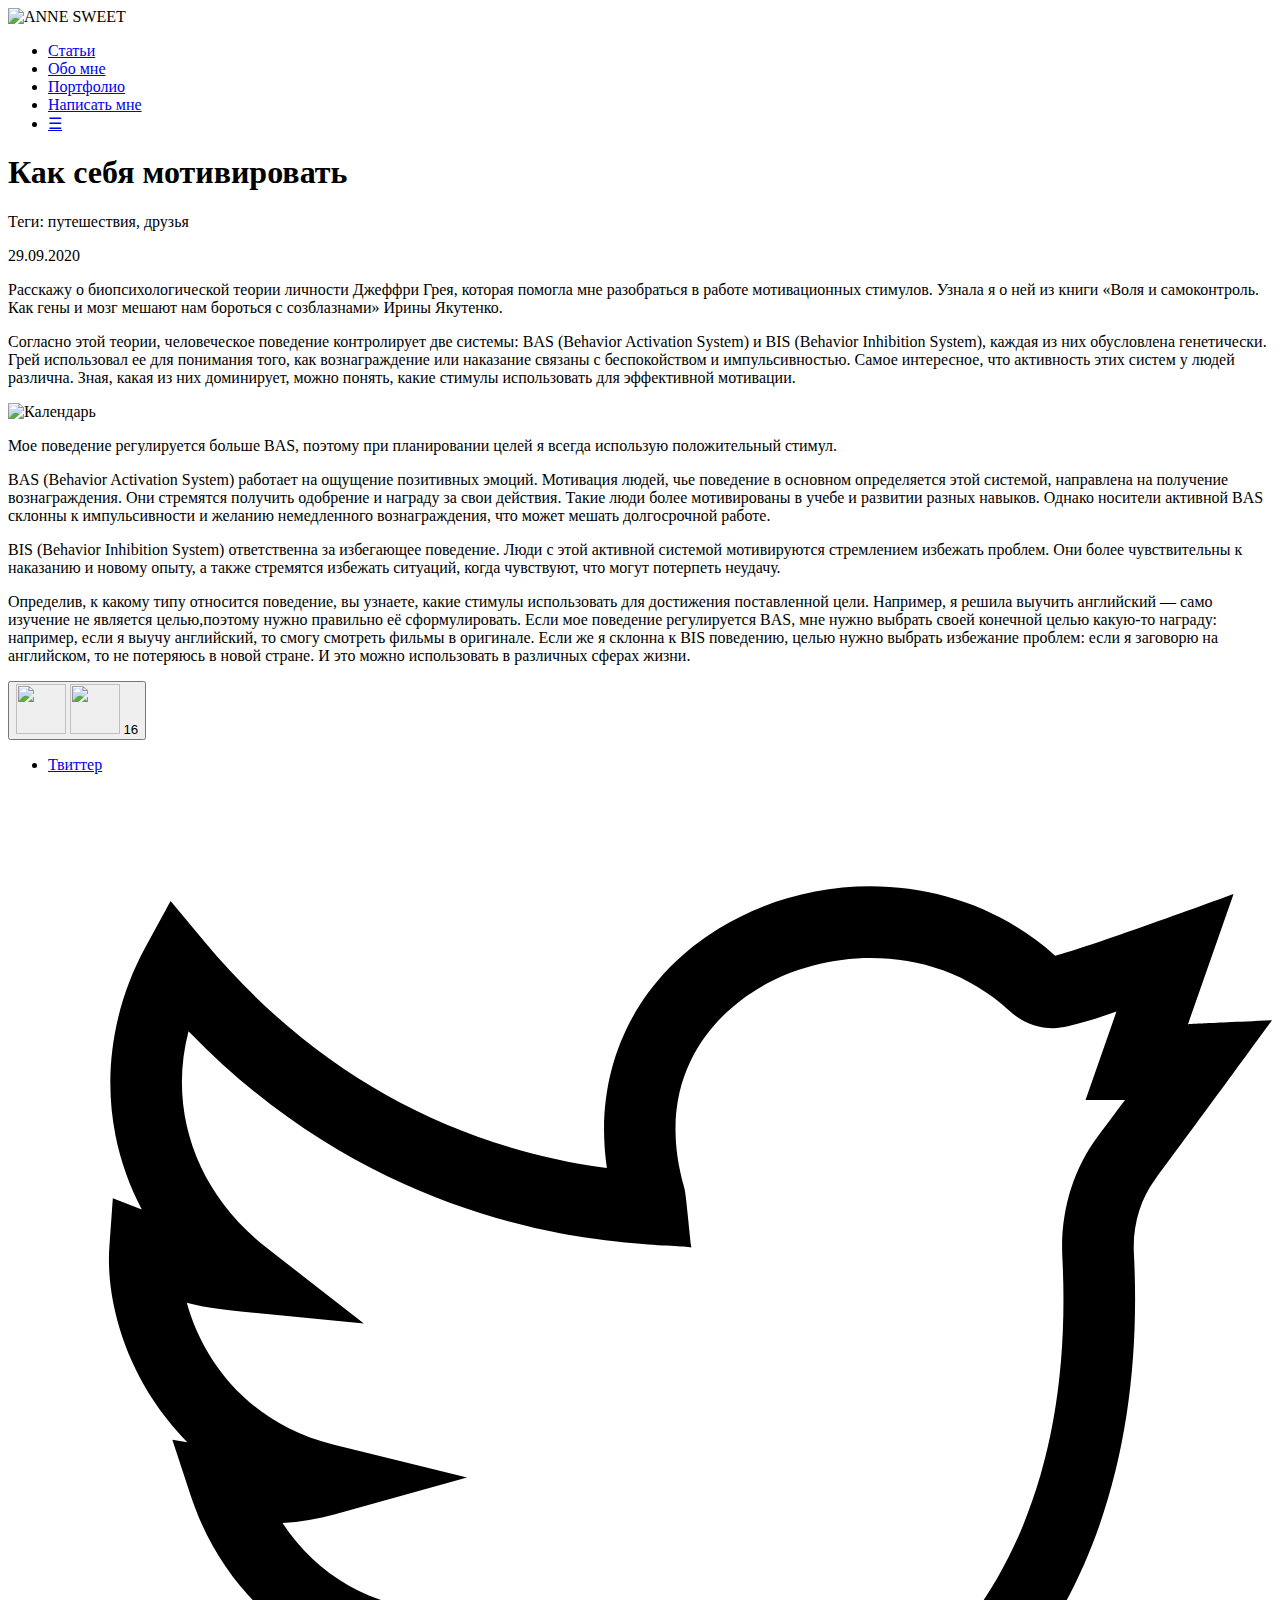
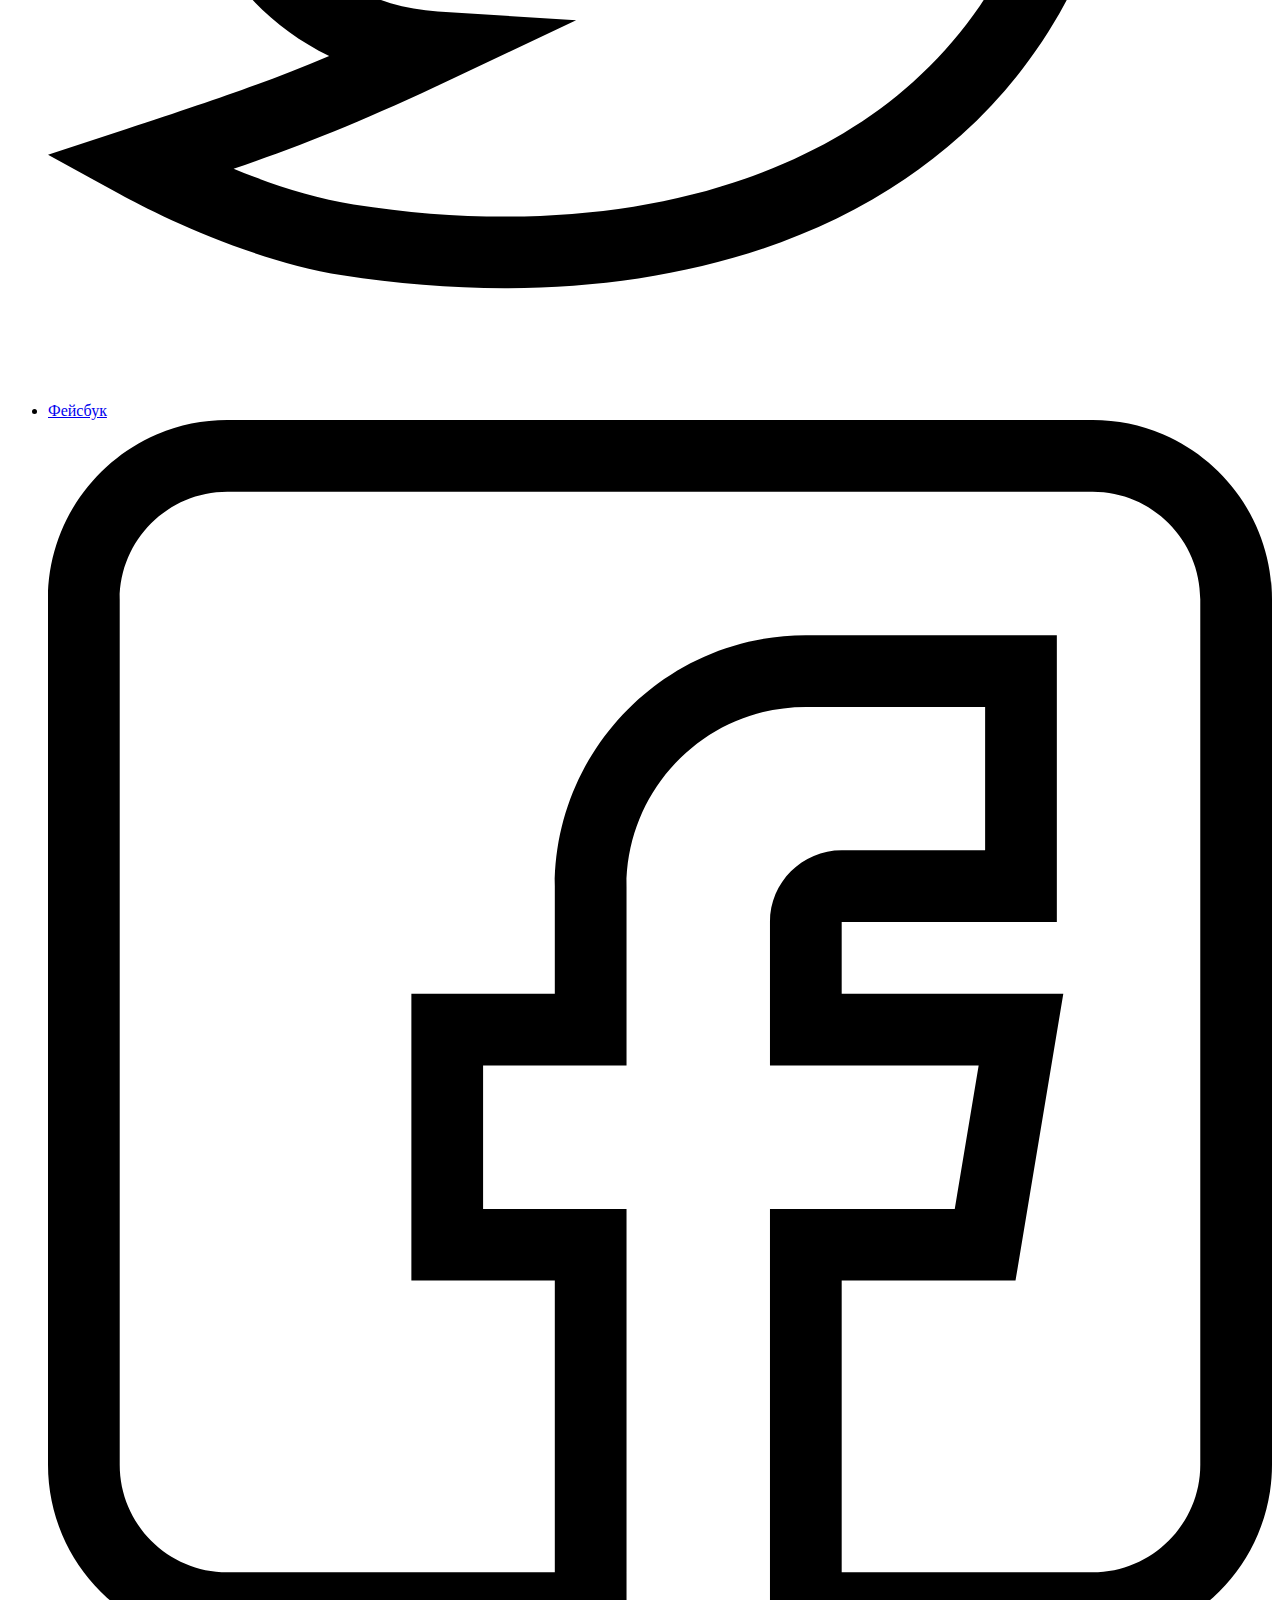
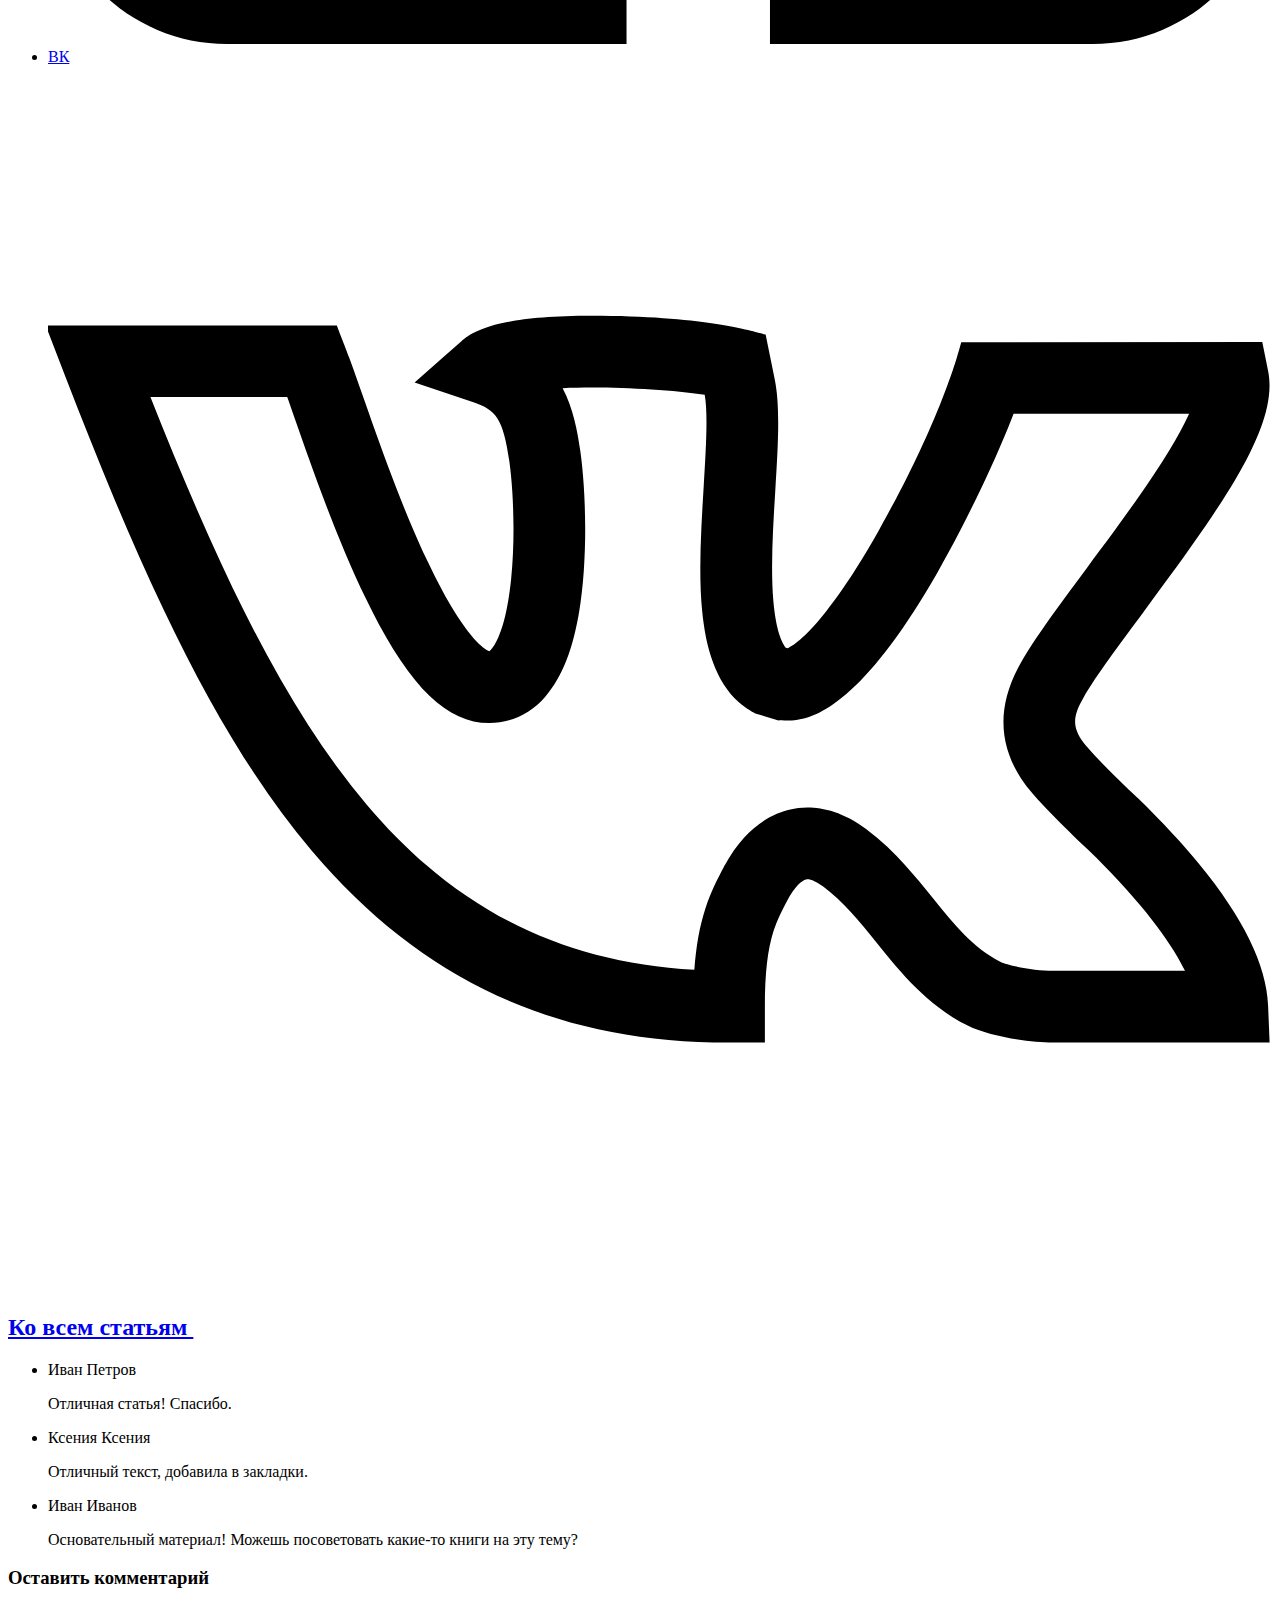
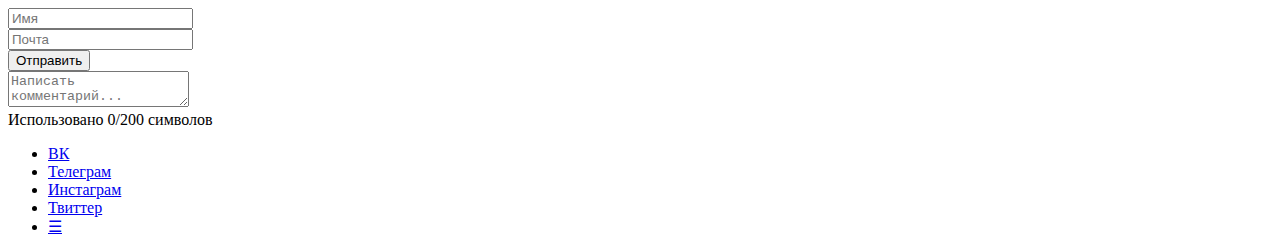
==== article-1.html @ 073811a8 "Add files via upload" ====
<!DOCTYPE html>
<html lang="ru">
  <head>
    <meta charset="UTF-8">
    <!-- <meta name="viewport" content="width=device-width, initial-scale=1.0"> -->
    <link rel="stylesheet" href="css/style.css">
    <link rel="stylesheet" href="https://fonts.googleapis.com/css2?family=Spectral+SC&display=swap">
	<link rel="stylesheet" href="https://fonts.googleapis.com/css2?family=Open+Sans&display=swap">
    <title>Блог Anne Sweet</title>
  </head>
  <body>
    <header class="main-header article-page container">
      <nav class="main-header-nav">
        <a class="site-logo">
          <img src="img/Anne_sweet.png" width="130px" height="82px" alt="ANNE SWEET">
        </a>
        <ul class="site-navigation" id="siteNavigation">
          <li class="site-navigation-item">
            <a class="site-navigation-link" href="#all_articles">Статьи</a>
          </li>
          <li class="site-navigation-item">
            <a class="site-navigation-link" href="#about_me">Обо мне</a>
          </li>
          <li class="site-navigation-item">
            <a class="site-navigation-link" href="#portfolio">Портфолио</a>
          </li>
          <li class="site-navigation-item">
            <a class="site-navigation-link" href="#feedback">Написать мне</a>
          </li>
		  <li class="site-navigation-item" id="burger"><a href="#" class="site-navigation-icon"  id="icon">&#9776;</a></li>
        </ul>
      </nav>
    </header>

    <article class="article-motivation container"  data-category="travels friends">
	  <h1 class="articles-title">Как себя мотивировать</h1>
	  <p>Теги: путешествия, друзья</p>
	  <time datetime="2020-09-29">29.09.2020</time>
	  <p>Расскажу о биопсихологической теории личности Джеффри Грея, которая помогла мне разобраться в работе
	  мотивационных стимулов. Узнала я о ней из книги &laquo;Воля и самоконтроль. Как гены и мозг мешают нам бороться
	  с созблазнами&raquo; Ирины Якутенко.</p>
	  <p>Согласно этой теории, человеческое поведение контролирует две системы: BAS (Behavior Activation System) и BIS (Behavior 
	  Inhibition System), каждая из них обусловлена генетически. Грей использовал ее для понимания того, как вознаграждение
	  или наказание связаны с беспокойством и импульсивностью. Самое интересное, что активность этих систем у людей
	  различна. Зная, какая из них доминирует, можно понять, какие стимулы использовать для эффективной мотивации.</p>
	  <img class="calendar" src="img/calendar.jpg" alt="Календарь" width="100%">
	  <p>Мое поведение регулируется больше BAS, поэтому при планировании целей я всегда использую положительный стимул.</p>
	  <p>BAS (Behavior Activation System) работает на ощущение позитивных эмоций. Мотивация людей, чье поведение в основном
	  определяется этой системой, направлена на получение вознаграждения. Они стремятся получить одобрение и награду
	  за свои действия. Такие люди более мотивированы в учебе и развитии разных навыков. Однако носители активной BAS
	  склонны к импульсивности и желанию немедленного вознаграждения, что может мешать долгосрочной работе.</p>
	  <p>BIS (Behavior Inhibition System) ответственна за избегающее поведение. Люди с этой активной системой мотивируются
	  стремлением избежать проблем. Они более чувствительны к наказанию и новому опыту, а также стремятся избежать
	  ситуаций, когда чувствуют, что могут потерпеть неудачу.</p>
	  <p>Определив, к какому типу относится поведение, вы узнаете, какие стимулы использовать для достижения поставленной
	  цели. Например, я решила выучить английский &mdash; само изучение не является целью,поэтому нужно правильно
	  её сформулировать. Если мое поведение регулируется BAS, мне нужно выбрать своей конечной целью какую-то награду&#58;
	  например, если я выучу английский, то смогу смотреть фильмы в оригинале. Если же я склонна к BIS поведению, целью
	  нужно выбрать избежание проблем&#58; если я заговорю на английском, то не потеряюсь в новой стране. И это можно
	  использовать в различных сферах жизни.</p>
	  <button class="likes" type="button"><img class="like like-light" src="img/like.png" width="50" height="50">
	  <img class="like like-dark like-dark-invisible" src="img/like-dark.png" width="50" height="50">
	  <span class="likes-number"></span></button>
	  <div class="social-article">
        <ul class="social-list-article">
          <li class="social-list-item">
            <a class="social-list-link social-list-link--twit" href="#">Твиттер
			  <svg class="twitter_icon" viewBox="0 0 50 50" xmlns="http://www.w3.org/2000/svg">
			    <path d="M50 10.0551C46.8548 10.2001 46.9234 10.1883 46.5679 10.218L48.4306 
				4.89842C48.4306 4.89842 42.6163 7.03732 41.1423 7.41993C37.2711 3.94055 
				31.517 3.78681 27.4033 6.3152C24.0345 8.38619 22.2263 11.9426 22.8294 
				16.0995C16.2731 15.1897 10.7491 12.0819 6.38771 6.84277L5.00832 5.18604L3.97758 
				7.0789C2.67487 9.47071 2.24228 12.2055 2.75917 14.7792C2.97127 15.8352 3.33176 16.8422 
				3.8311 17.7852L2.64778 17.3267L2.5074 19.3039C2.36511 21.3123 3.03383 23.6568 4.29649 
				25.5748C4.65202 26.115 5.10979 26.7082 5.69 27.2934L5.07851 27.1995L5.82466 29.4651C6.80542 
				32.4417 8.84247 34.7446 11.4861 36.0248C8.8459 37.1452 6.7131 37.8601 3.2074 39.0133L0 
				40.0676L2.96249 41.6874C4.09203 42.305 8.08334 44.3676 12.027 44.9863C20.7931 46.3611 30.6629 
				45.2415 37.3074 39.2574C42.9039 34.217 44.7403 27.0473 44.3588 19.5861C44.3012 18.4566 44.6106 
				17.3786 45.2301 16.5512C46.471 14.8944 49.9924 10.0662 50 10.0551ZM42.8875 14.7964C41.8587 16.1701 
				41.3433 17.9245 41.4356 19.7357C41.8205 27.2617 39.7728 33.0982 35.3489 37.0823C30.1811 41.7366 
				21.8456 43.5634 12.4805 42.0944C10.7845 41.8285 9.03168 41.233 7.58095 40.6383C10.5202 39.627 
				12.7899 38.7256 16.4555 36.9907L21.5725 34.5687L15.9229 34.2071C13.2168 34.0339 10.9634 32.7224 
				9.57832 30.5931C10.3138 30.5503 11.0229 30.4313 11.729 30.2345L17.1173 28.7338L11.684 27.4032C9.04388 
				26.7566 7.53899 25.177 6.74133 23.9654C6.21757 23.1693 5.8754 22.3537 5.67017 21.6018C6.2149 21.7479 
				6.85005 21.8521 7.8743 21.9535L12.9032 22.451L8.91876 19.3428C6.04782 17.1035 4.89731 13.7394 5.74074 
				10.5053C14.7007 19.7986 25.2209 19.1002 26.2798 19.3458C26.0467 17.0818 26.0406 17.0765 25.9796 
				16.8609C24.6235 12.067 27.5955 9.63284 28.936 8.80886C31.736 7.08805 36.1805 6.82865 39.2589 
				9.66374C39.9239 10.2756 40.823 10.5163 41.6645 10.3073C42.4198 10.1196 43.0397 9.92085 43.6466 
				9.70455L42.3832 13.3125L43.996 13.3136C43.6916 13.7218 43.3266 14.2105 42.8875 14.7964Z"></path>
			  </svg>
			</a>
          </li>
		  <li class="social-list-item">
            <a class="social-list-link social-list-link--fb" href="#">Фейсбук
			<svg class="fb_icon" viewBox="0 0 50 50" xmlns="http://www.w3.org/2000/svg">
			    <path d="M7.32422 50H23.6328V32.2266H17.7734V26.3672H23.6328V19.043C23.6328 15.0043 26.9184 11.7188 
				30.957 11.7188H38.2812V17.5781H32.4219C30.8064 17.5781 29.4922 18.8923 29.4922 20.5078V26.3672H38.0169L37.0403 
				32.2266H29.4922V50H42.6758C46.7144 50 50 46.7144 50 42.6758V7.32422C50 3.2856 46.7144 0 42.6758 
				0H7.32422C3.2856 0 0 3.2856 0 7.32422V42.6758C0 46.7144 3.2856 50 7.32422 50ZM2.92969 7.32422C2.92969 
				4.90112 4.90112 2.92969 7.32422 2.92969H42.6758C45.0989 2.92969 47.0703 4.90112 47.0703 7.32422V42.6758C47.0703 
				45.0989 45.0989 47.0703 42.6758 47.0703H32.4219V35.1562H39.5222L41.4753 23.4375H32.4219V20.5078H41.2109V8.78906H30.957C25.3029 
				8.78906 20.7031 13.3888 20.7031 19.043V23.4375H14.8438V35.1562H20.7031V47.0703H7.32422C4.90112 47.0703 2.92969 
				45.0989 2.92969 42.6758V7.32422Z"></path>
			  </svg>
			</a>
          </li>
          <li class="social-list-item">
            <a class="social-list-link social-list-link--vk" href="#">ВК
			  <svg class="vk_icon" viewBox="0 0 50 50" xmlns="http://www.w3.org/2000/svg">
			    <path d="M44.5058 29.8928L44.4787 29.8676C44.0518 29.4736 42.7441 28.201 42.3032 27.6448C41.7855 26.9509 
				41.9049 26.4962 42.2929 25.8149C42.7831 24.9539 43.7653 23.6332 44.8048 22.2348C48.1343 17.7571 50.2839 
				14.6572 49.8414 12.4554L49.603 11.2793L37.307 11.2847C37.2639 11.4006 36.6223 14.2193 33.9146 19.019C31.9512 
				22.4991 30.6634 23.5924 30.2098 23.7854L30.1396 23.7641C29.992 23.5817 29.7341 23.0896 29.628 21.8213C29.5174 
				20.4926 29.6155 18.8839 29.7104 17.3283C29.8215 15.5041 29.9172 13.9286 29.6879 12.8014L29.3145 10.965C28.8632 
				10.8929 27.2111 10.2555 22.6078 10.207C18.6226 10.1662 17.4519 10.7418 16.877 11.2492L14.9754 12.9273L17.379 
				13.736C18.2938 14.0438 18.5974 14.399 18.8465 16.1595C19.0091 17.3069 19.0941 19.2353 18.9186 20.9568C18.6665 
				23.4253 18.0619 23.8846 18.0306 23.909C17.9264 23.8736 17.0433 23.4871 15.5102 20.2458C14.4467 17.9978 13.5144 
				15.3385 12.833 13.3969C12.0533 11.1733 12.1937 11.6467 11.7981 10.5961L-0.0976562 10.5957L0.672151 12.587C3.88146 
				20.8966 6.82603 27.3858 10.7666 32.0466C15.1203 37.196 20.5311 39.8923 27.8195 39.8923H29.2843V38.4274C29.2843 
				37.058 29.3976 36.0719 29.6406 35.3242C29.789 34.8687 29.9862 34.4922 30.1934 34.0974C30.5009 33.516 30.8015 
				33.2669 30.9655 33.2299C31.1143 33.1959 31.3759 33.305 31.6659 33.5213C32.4982 34.142 33.1589 34.9576 33.8586 
				35.8212C34.8679 37.0675 35.9116 38.3557 37.5676 39.1991C38.4724 39.66 40.1311 39.8927 41.0439 39.8927C41.2854 
				39.8927 49.8918 39.8923 49.9024 39.8923L49.8395 38.3672C49.7457 36.0867 47.9508 33.2352 44.5058 29.8928ZM41.1008 
				36.9626H41.0771C40.4477 36.9729 39.2464 36.7665 38.897 36.5887C37.7961 36.028 37.0267 35.0777 36.1352 
				33.9776C35.3528 33.0113 34.5437 32.0122 33.4172 31.1726C32.5062 30.4932 31.6788 30.2945 31.0219 30.2945C30.7595 
				30.2945 30.5237 30.3261 30.3216 30.3719C29.559 30.5436 28.4684 31.0921 27.6013 32.7321C27.3568 33.1986 27.0794 
				33.727 26.8548 34.4182C26.6194 35.1414 26.4729 35.9452 26.4031 36.9229C20.9107 36.6109 16.6249 34.438 13.0039 
				30.1552C9.63747 26.1731 6.98892 20.6032 4.18397 13.5243C4.38691 13.5243 9.47229 13.525 9.77251 13.525C9.86444 
				13.7833 9.96363 14.0663 10.0689 14.3662C10.8032 16.4608 11.8092 19.3291 12.9944 21.7751C14.6916 25.2778 16.2415 
				26.8399 18.0195 26.8399C18.9072 26.8399 19.7033 26.4638 20.3217 25.7515C21.2033 24.7365 21.7152 23.061 21.8869 
				20.6292C22.0223 18.7115 21.8964 16.8015 21.7476 15.749C21.6248 14.8831 21.4497 13.974 21.0225 13.1596C22.8432 
				13.0776 25.2812 13.2073 26.8258 13.4289C26.9661 14.1934 26.8746 15.696 26.7861 17.1498C26.5721 20.6616 26.3512 
				24.2856 28.2101 25.9812C28.537 26.2795 28.8838 26.4393 28.8937 26.4458L29.8398 26.7361C30.2048 26.6236 32.3193 
				27.6963 36.3232 20.7089C37.6061 18.47 38.8005 15.8902 39.4437 14.2052C40.9352 14.2021 46.0168 14.2079 46.6138 
				14.2086C45.7681 16.0698 43.7638 18.7245 42.4538 20.4865C41.3117 22.0223 40.3256 23.3487 39.7469 24.3649C38.6719 
				26.2528 38.8528 27.9355 39.9724 29.4198L39.9899 29.4427C40.6148 30.238 42.1578 31.7105 42.4779 32.0073C44.7965 
				34.2583 45.9138 35.8754 46.4456 36.9622H41.1008V36.9626Z"></path>
			  </svg>
			</a>
          </li>  
        </ul>
      </div>
	  <h2 class="articles-title-bottom"><a href="file:///G:/Заверстай2.0/index.html">Ко всем статьям <img src="" width="" height=""></a></h2>
    </article>	
    <section class="comments container">
	  <ul class="comment-list">
          <li class="user-comment">
		    <p class="fullname">Иван Петров</p>
			<p class="comment-text">Отличная статья! Спасибо.</p>
		  </li>
		  <li class="user-comment">
		    <p class="fullname">Ксения Ксения</p>
			<p class="comment-text">Отличный текст, добавила в закладки.</p>
		  </li>
		  <li class="user-comment">
		    <p class="fullname">Иван Иванов</p>
			<p class="comment-text">Основательный материал! Можешь посоветовать какие-то книги на эту тему?</p>
		  </li>
      </ul>
	  <h3>Оставить комментарий</h3>
	  <form action="" method="post" class="comment-form">
	    <div class="feedback-form-group article-page">
		    <div class="left-part">
			  <input type="text" name="fullname" id="fullname" class="fullname-input" required  minlength="10" maxlength="200"
			  placeholder="Имя">
			</div>
			<div class="left-part">
			  <input type="email" name="email" id="email" class="email-input" required  minlength="10" maxlength="200"
			  placeholder="Почта">
			</div>
			<div class="left-part end">
			  <button class="button watch-button" type="submit">Отправить</button>
			</div>
			<div class="right-part">
		      <textarea name="message" id="message"  class="comment-field" placeholder="Написать комментарий..."></textarea>
			</div>
			<span class="text-counter">Использовано <output class="char-counter" for="comment-textarea">0</output>/200 символов</span>
		  </div>
	  </form>
	</section>

    <footer class="main-footer">
      <div class="container">
        <ul class="social-list">
          <li class="social-list-item">
            <a class="social-list-link social-list-link--vk" href="#">ВК</a>
          </li>
          <li class="social-list-item">
            <a class="social-list-link social-list-link--tl" href="#">Телеграм</a>
          </li>
          <li class="social-list-item">
            <a class="social-list-link social-list-link--inst" href="#">Инстаграм</a>
          </li>
		  <li class="social-list-item">
            <a class="social-list-link social-list-link--twit" href="#">Твиттер</a>
          </li>
		  <li id="burgerFooter"><a href="#footer" class="social-list-icon" id="iconFooter">&#9776;</a></li>
        </ul>
      </div>
    </footer>
	<script src="script.js"></script>
    <script src="comments.js"></script>
    <script src="menu.js"></script>
  </body>
</html>
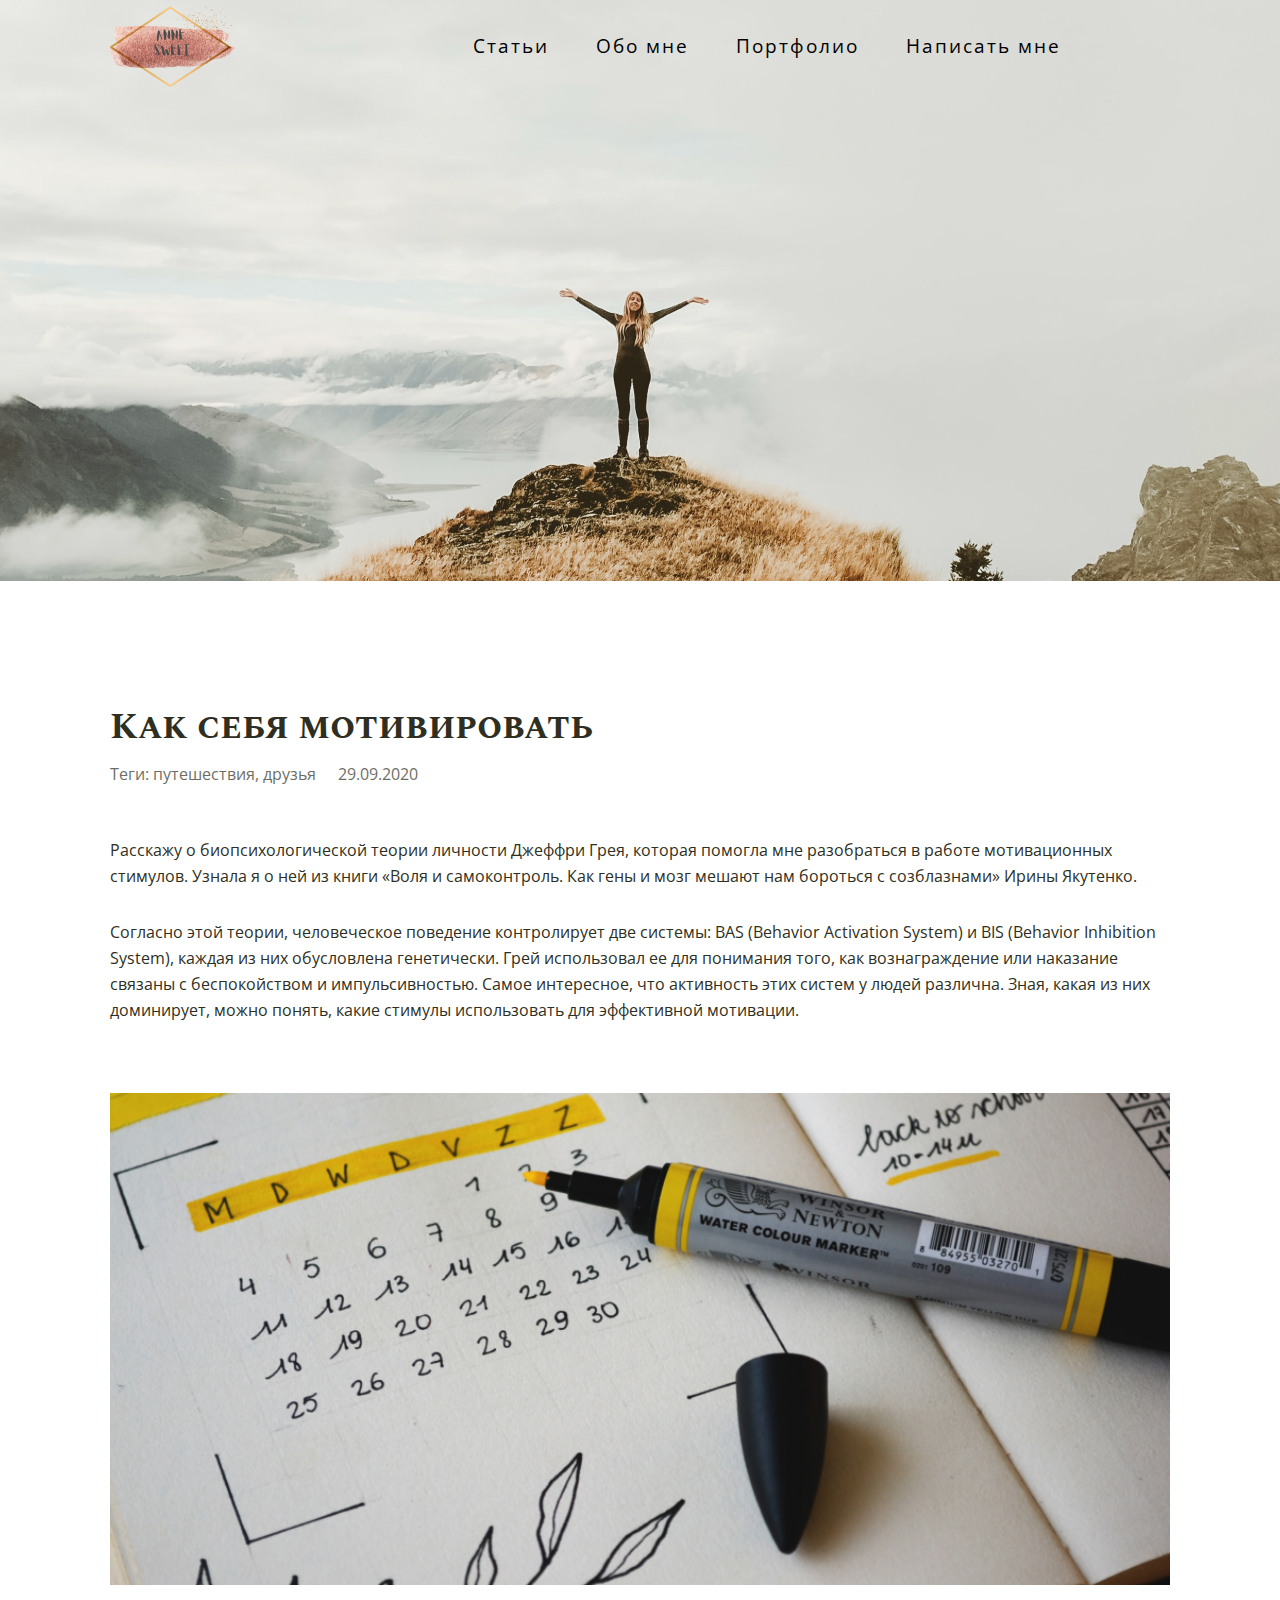
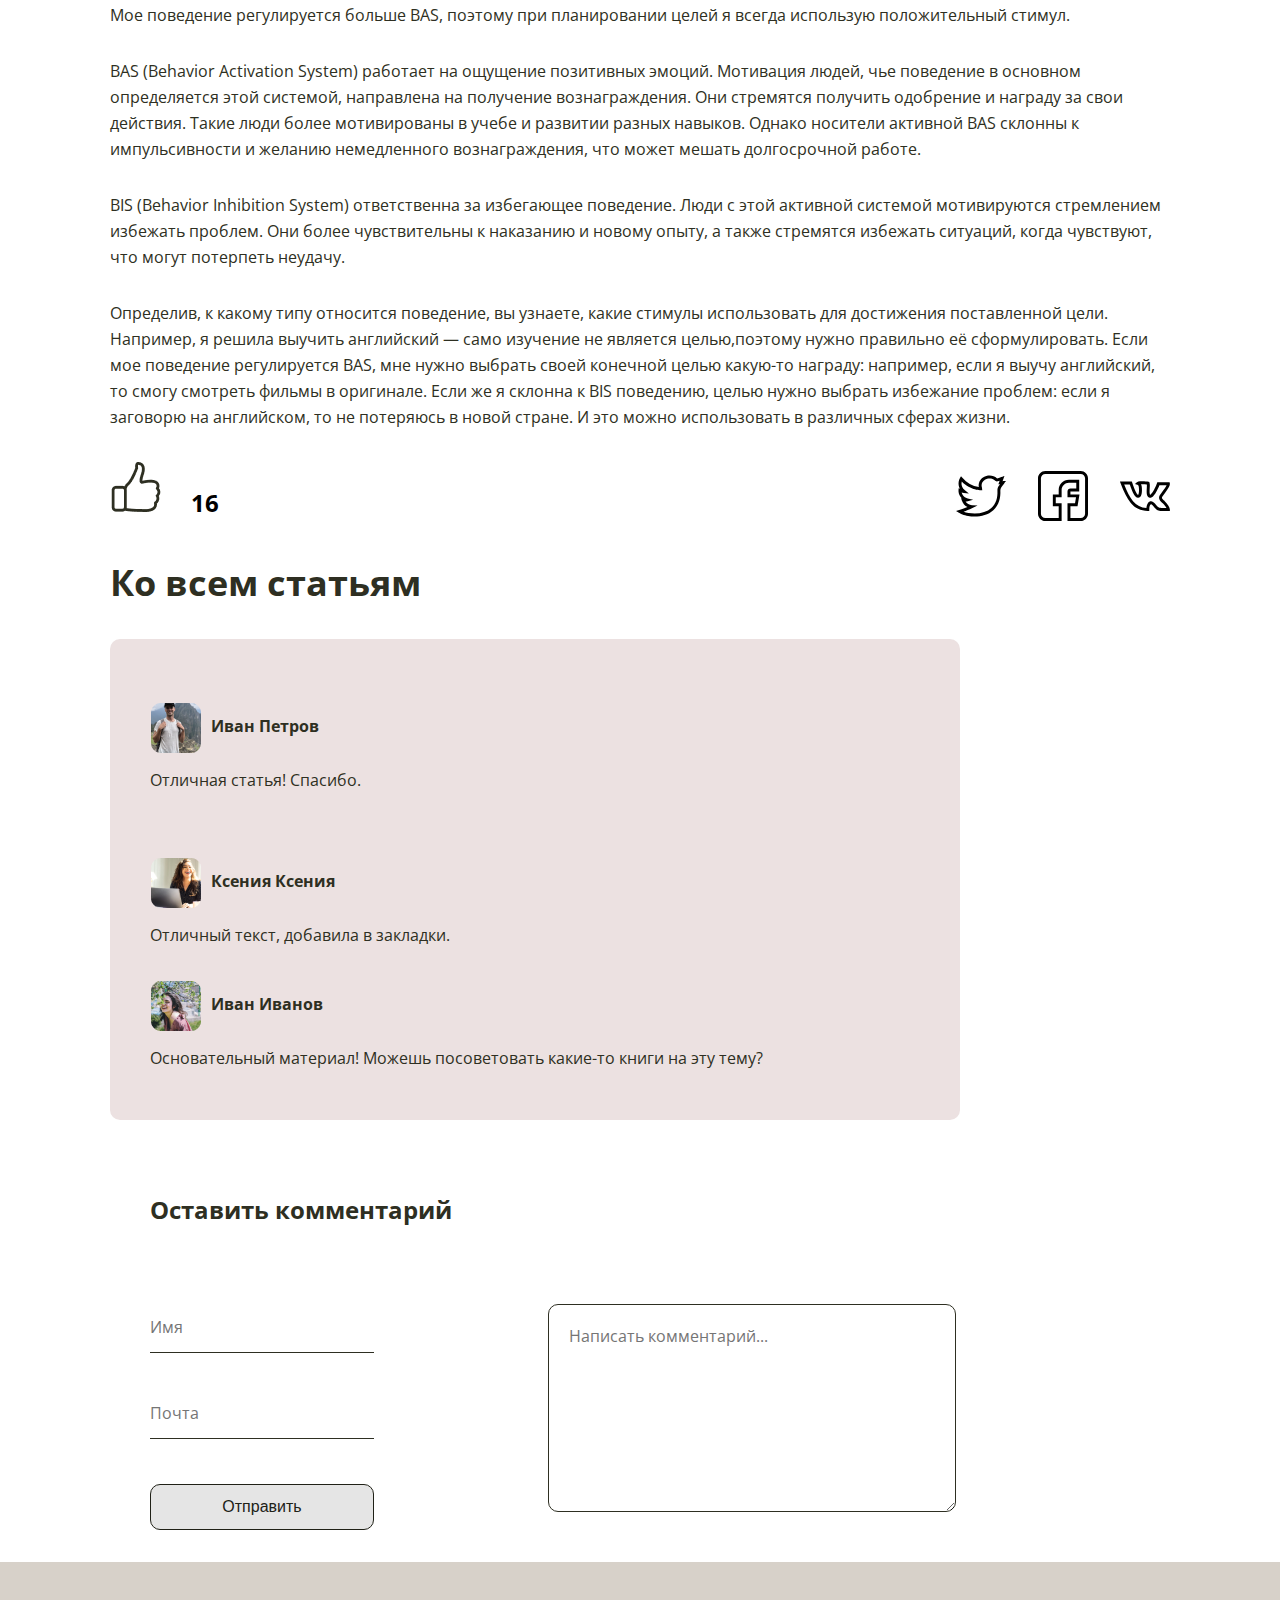
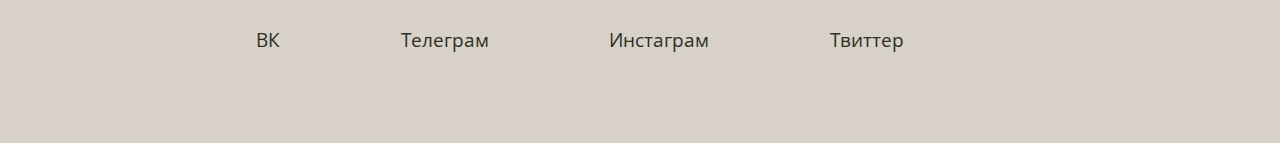
==== commit 9ca56ee1: "update article.html" ====
--- a/article-1.html
+++ b/article-1.html
@@ -3,7 +3,7 @@
   <head>
     <meta charset="UTF-8">
     <!-- <meta name="viewport" content="width=device-width, initial-scale=1.0"> -->
-    <link rel="stylesheet" href="css/style.css">
+    <link rel="stylesheet" href="style.css">
     <link rel="stylesheet" href="https://fonts.googleapis.com/css2?family=Spectral+SC&display=swap">
 	<link rel="stylesheet" href="https://fonts.googleapis.com/css2?family=Open+Sans&display=swap">
     <title>Блог Anne Sweet</title>
@@ -12,7 +12,7 @@
     <header class="main-header article-page container">
       <nav class="main-header-nav">
         <a class="site-logo">
-          <img src="img/Anne_sweet.png" width="130px" height="82px" alt="ANNE SWEET">
+          <img src="https://videns-cyber.github.io/blog/img/Anne_sweet.png" width="130px" height="82px" alt="ANNE SWEET">
         </a>
         <ul class="site-navigation" id="siteNavigation">
           <li class="site-navigation-item">
@@ -58,8 +58,8 @@
 	  например, если я выучу английский, то смогу смотреть фильмы в оригинале. Если же я склонна к BIS поведению, целью
 	  нужно выбрать избежание проблем&#58; если я заговорю на английском, то не потеряюсь в новой стране. И это можно
 	  использовать в различных сферах жизни.</p>
-	  <button class="likes" type="button"><img class="like like-light" src="img/like.png" width="50" height="50">
-	  <img class="like like-dark like-dark-invisible" src="img/like-dark.png" width="50" height="50">
+	  <button class="likes" type="button"><img class="like like-light" src="https://videns-cyber.github.io/blog/img/like.png" width="50" height="50">
+	  <img class="like like-dark like-dark-invisible" src="https://videns-cyber.github.io/blog/img/like-dark.png" width="50" height="50">
 	  <span class="likes-number"></span></button>
 	  <div class="social-article">
         <ul class="social-list-article">
--- a/style.css
+++ b/style.css
@@ -0,0 +1,1401 @@
+html {
+  scroll-behavior: smooth;
+}
+
+html, body {
+  margin: 0;
+  padding: 0;
+}
+
+body {
+  min-width: 100%;
+  font-family: "Open Sans", sans-serif;
+  font-style: normal;
+  font-weight: normal;
+  font-size: 16px;
+  line-height: 26px;
+  color: #2e2f22;
+
+  background-color: #ffffff;
+}
+
+.container {
+	max-width: 100%;
+	margin: 0 auto;
+	padding: 0 110px;
+	-webkit-box-sizing: border-box;
+            box-sizing: border-box;
+}
+
+.container::after,
+.feedback-form-group::after {
+	content: "";
+	display: table;
+	clear: both;
+}
+
+@media screen and (max-width: 800px) {
+    .container {
+	  padding:0;
+    }	
+	
+}
+
+.hidden {
+  display: none;
+}
+
+
+a, .about-me p u a {
+	text-decoration: none;
+	color: #2e2f22;
+}
+
+li {
+  list-style: none;
+}
+
+img {
+  max-width: 100%;
+  height: auto;
+}
+
+.main-header {
+  width: 100%;
+  min-height: 581px;
+  position: relative;
+  background-color: #f0e7e0;
+  background-image: url("../img/header-img-1.jpg");
+  background-repeat: no-repeat;
+  background-size: cover;
+  background-position: center;
+}
+
+.main-header.article-page {
+  background-image: url("../img/header-img-2.jpg");
+}
+
+.main-header-nav {
+  display: -webkit-box;
+  display: -ms-flexbox;
+  display: flex;
+      -ms-flex-wrap: wrap;
+      flex-wrap: wrap;
+	
+  justify-content: space-between;
+}
+
+.site-logo {
+  margin-top: 4px;
+  margin-left: 0;
+}
+
+.main-header-nav .site-navigation {
+	display: -webkit-box;
+    display: -ms-flexbox;
+    display: flex;
+      -ms-flex-wrap: wrap;
+      flex-wrap: wrap;
+	
+	justify-content: space-between;
+	list-style: none;
+	padding:0;
+	margin:0;
+	flex-grow: 1;
+	min-width: 38%;
+	margin-top: 33px;
+	margin-left: 22%;
+	margin-right: 5.8%;
+}
+
+.responsive {
+  display: block;
+  flex-direction: row;
+}
+
+.site-navigation-icon {
+  display: none;
+}
+
+
+
+
+@media screen and (max-width: 1200px) {
+    .main-header-nav .site-navigation {
+	  margin-left: 10%;
+	  margin-right: 3%;
+	}
+}
+
+@media screen and (max-width: 1050px) {
+    .main-header-nav .site-navigation {
+	  margin-left: 0;
+	  margin-right: 0;
+	}
+	
+}
+
+@media screen and (max-width: 950px) {
+    .main-header-nav .site-navigation-link {
+	  display: none;
+	}
+	
+	.main-header-nav  #icon {
+       display: block;
+	   font-size: 50px;
+	   color: #2e2f22;
+	   margin-right:0;
+    }
+}
+
+
+.main-header-nav .site-navigation  .site-navigation-item:last-of-type {
+	margin-right:0;
+}
+
+.main-header-nav .site-navigation  .site-navigation-item:first-of-type {
+	margin-left:0;
+}
+
+.main-header-nav .site-navigation .site-navigation-item a{
+	font-style: normal;
+    font-weight: normal;
+    font-size: 1.2em;
+    line-height: auto;
+    letter-spacing: 2px;
+	text-decoration: none;
+	color: #000000;
+	margin-right: 20px;
+}
+
+.main-header-nav .site-navigation .site-navigation-item .site-navigation-link:hover,
+.main-header-nav .site-navigation .site-navigation-item .site-navigation-link:focus,
+.main-header-nav  #icon:hover,
+.main-header-nav  #icon:focus {
+  color: #ff7931;
+}
+
+.main-header-nav .site-navigation .site-navigation-item .site-navigation-link:active,
+.main-header-nav  #icon:active{
+  opacity: 0.7;
+}
+
+.responsive {
+  position: relative;
+  top: 10px;
+  left:0;
+}
+
+
+
+.site-navigation.responsive {
+  height: 300px;
+}
+
+.site-navigation.responsive   .site-navigation-item .site-navigation-link {
+  display: block;
+  text-align: left;
+}
+
+.site-navigation.responsive {
+  flex-direction: column;
+  align-content: flex-start;
+  margin-left: 50px;
+}
+
+.site-navigation.responsive #icon {
+  position: absolute;
+  top:0;
+  right:0;
+}
+
+
+.articles {
+  min-height: 400px;
+  margin-top: 83px;
+  position: relative;
+}
+
+.articles  .articles-title {
+  min-width: 240px;
+  font-family: "Spectral SC", serif;
+  font-weight: 700;
+  font-size: 2.25em;
+  margin:0;
+  margin-bottom:48px;
+  padding:0;
+  cursor:pointer;
+}
+
+.articles  .articles-title:hover,
+.articles  .articles-title:focus {
+  color: #ff7931;
+}
+
+
+#themes {
+  position: absolute;
+  right:110px;
+  top:0;
+  width:203px;
+  height: 46px;
+  -webkit-appearance: none;
+  -moz-appearance: none;
+  appearance: none;
+  font-family: "Open Sans", sans-serif;
+  font-size: 1em;
+  color: 2e2f22;
+  background-color: #d7d1c9;
+  background-image: url("../img/polygon.png");
+  background-repeat: no-repeat;
+  background-position: 88% 50%;
+  padding: 12px 20px;
+  border-radius: 10px;
+  cursor: pointer;
+  outline: none;
+}
+
+@media screen and (max-width: 800px) {
+  #themes {
+    right: 0;
+  }  
+}
+
+.articles .articles-item-title {
+  height: 54px;
+  font-weight: bold;
+  font-size: 18px;
+  font-family: "Spectral SC", serif;
+  margin:0;
+  margin-top: 27px;
+  padding:0;
+  vertical-align: baseline;
+}
+
+.articles .articles-item-title .articles-link {
+  color: #2e2f22;
+}
+
+.articles .articles-item-title .articles-link:hover,
+.articles .articles-item-title .articles-link:focus {
+  color: #ff7931;
+}
+
+.articles .articles-item-title .articles-link:active {
+  opacity: 0.7;
+}
+
+.articles-item-small {
+  width: 32.5%;
+  min-height: 420px;
+  overflow: hidden;
+ 
+}
+
+.articles-list  .articles-image,
+.articles-list  .articles-item-big-1,
+.articles-list  .articles-item-big-2 {
+	outline:none;
+	transition: transform 0.5s ease;
+}
+
+.articles-item-small:hover .articles-image
+ {
+	transform: scale(1.05);
+}
+
+.articles-item-big-1:hover,
+.articles-item-big-2:hover {
+	transform: scale(1.02);
+}
+
+
+
+.articles-list  .articles-item-big-1{
+  width: 49.16%;
+  min-height: 552px;
+  background-image: url("../img/flower.jpg");
+  background-color: #0e1315;
+  background-repeat: no-repeat;
+  background-size: cover;
+  background-position: center;
+  overflow: hidden;
+  outline:none;
+}
+
+.articles-list .articles-item-big-2  {
+  width: 49.16%;
+  min-height: 552px;
+  background-image: url("../img/cheesecake.jpg");
+  background-color: #0e1315;
+  background-repeat: no-repeat;
+  background-size: cover;
+  background-position: center;
+  overflow: hidden;
+  outline:none;
+}
+
+.articles .articles-list  .articles-item-big-1, 
+.articles .articles-list  .articles-item-big-2 {
+  color: #ffffff;
+  margin-top: 62px;
+}
+
+.articles-list  .articles-item-big-1 .articles-item-title , 
+.articles-list  .articles-item-big-2 .articles-item-title  {
+  height: 30px;
+  min-width: 212px;
+  margin-top: 359px;
+  margin-left: 82px;
+} 
+
+.articles-list  .articles-item-big-1 .articles-item-title .articles-link, 
+.articles-list  .articles-item-big-2 .articles-item-title .articles-link {
+  color: #ffffff;
+  font-family: "Spectral SC", serif;
+  font-weight: 700;
+  font-size: 1.25em;
+  
+}
+
+.articles-list  .articles-item-big-1 .articles-item-title .articles-link:hover, 
+.articles-list  .articles-item-big-2 .articles-item-title .articles-link:hover,
+.articles-list  .articles-item-big-1 .articles-item-title .articles-link:focus, 
+.articles-list  .articles-item-big-2 .articles-item-title .articles-link:focus {
+  color: #ff7931;
+}
+
+.articles-list  .articles-item-big-1 .articles-item-title .articles-link:active, 
+.articles-list  .articles-item-big-2 .articles-item-title .articles-link:active {
+  opacity: 0.7;
+}
+
+.articles .articles-list  .articles-item-big-1 .articles-description ,
+.articles .articles-list  .articles-item-big-2 .articles-description  {
+  margin-left: 82px;
+  margin-top: 8px;
+}
+
+.big {
+  font-size: 1.4em;
+}
+
+.articles .articles-list  .articles-item-big-1 .articles-description  p:first-of-type,
+.articles .articles-list  .articles-item-big-2 .articles-description p:first-of-type {
+  width: 450px;
+}
+
+.articles .articles-list  .articles-item-big-1 .articles-description  time,
+.articles .articles-list  .articles-item-big-2 .articles-description  time {
+  margin-right: 79px;
+}
+
+.articles .articles-list .articles-item-big-1 .articles-description  p:nth-of-type(2),
+.articles .articles-list .articles-item-big-2 .articles-description  p:nth-of-type(2),
+.articles .articles-list  .articles-item-big-1 .articles-description  time,
+.articles .articles-list  .articles-item-big-2 .articles-description  time {
+  margin-top: 12px;
+  opacity: 0.7;
+}
+
+.articles .articles-list .articles-description,
+.portfolio .portfolio-list  {
+  display: -webkit-box;
+  display: -ms-flexbox;
+  display: flex;
+      -ms-flex-wrap: wrap;
+      flex-wrap: wrap;
+  flex-direction: row;	
+  justify-content: space-between;
+  margin:0;
+  padding:0;
+}
+
+.articles .articles-list  {
+      display: -webkit-box;
+  display: -ms-flexbox;
+  display: flex;
+      -ms-flex-wrap: wrap;
+      flex-wrap: wrap;
+  flex-direction: row;	
+  justify-content: space-between;
+  margin:0;
+  padding:0;
+}
+
+@media screen and (max-width: 800px) {
+  .articles .articles-list  {
+    flex-direction: column;
+  }
+  .articles .articles-list  .articles-item-big-1, 
+  .articles .articles-list  .articles-item-big-2,
+  .articles .articles-list  .articles-item-small  {
+    width:100%;
+	margin-bottom: 10px;
+  }
+  .articles .articles-list .articles-item-small .articles-description  p:first-of-type {
+    min-height: 90px;
+  }
+}
+
+
+.articles .after-filter {
+  display: flex;
+      -ms-flex-wrap: wrap;
+      flex-wrap: wrap;
+  flex-direction: row;
+  
+}
+
+.articles .articles-list .after-filter-article {
+  width: 100%;
+  min-height: 420px;
+  font-size: 1.3em;
+}
+
+.articles .articles-list .after-filter-article  a{
+  font-size: 1.4em;
+}
+
+.articles .articles-list  .articles-description {
+  align-items: baseline;
+}
+
+.articles .articles-list li ,
+.articles .articles-list .articles-description  p,
+.articles .articles-list .articles-description  time
+{
+  margin:0;
+  padding:0;
+}
+
+.articles .articles-list .articles-item-small .articles-description  p:first-of-type {
+  width: 100%;
+  height: 68px;
+  line-height: 1.62em;
+  margin-top: 8px;
+  vertical-align: baseline;
+}
+
+.articles .articles-list .articles-item-small .articles-description  p:nth-of-type(2),
+.articles .articles-list .articles-item-small .articles-description  time {
+  width: 49%;
+  vertical-align: bottom;
+  margin-top: 12px;
+  line-height: 1.62em;
+  opacity: 0.7;
+}
+
+.articles .articles-list .articles-item-small .articles-description  time {
+  text-align: right;
+}
+
+.watch-button {
+  margin: 0 auto;
+  margin-top: 104px;
+  padding: 10px 58px;
+  width: 229px;
+  height: 46px;
+  display: block;
+  border-radius: 10px;
+  -webkit-box-sizing: border-box;
+            box-sizing: border-box;
+  border: 1px solid #202117;
+  font-size: 16px;
+  color: #202117;
+  cursor: pointer;
+}
+
+.watch-button:hover {
+  font-weight: 500;
+  background: rgb(205,205,205) radial-gradient(circle at 0 0, rgba(255,255,255,.65), rgba(255,255,255,.35));
+  box-shadow: inset rgba(0,0,0,.5) -3px -3px 8px, inset rgba(255,255,255,.9) 3px 3px 8px, rgba(0,0,0,.8) 3px 3px 8px -3px;
+  transition: 0.2s;
+}
+  
+
+.watch-button:active {
+  background: rgb(205,205,205) radial-gradient(circle at 0 0, rgba(255,255,255,.65), rgba(255,255,255,.35));
+  box-shadow: none;
+  transition: 0.2s;
+}
+
+.about-me {
+	min-height: 797px;
+	margin-top:87px;
+	position: relative;
+	
+}
+
+.about-me-content {
+display: -webkit-box;
+  display: -ms-flexbox;
+  display: flex;
+      -ms-flex-wrap: wrap;
+      flex-wrap: wrap;
+  flex-direction: row;	
+  justify-content: space-between;
+  margin:0;
+  padding:0;
+  margin-top: 91px;
+    -webkit-box-sizing: border-box;
+            box-sizing: border-box;
+}
+
+.about-me .about-me-description {
+	width: 49.5%;
+	margin:0;
+	margin-left: 2%;
+	margin-top: 42px;
+	display: flex;
+    flex-direction: column;
+}
+
+.about-me .about-me-description p {
+	max-width: 86%;
+	font-size: 1em;
+	margin:0;
+}
+
+.about-me .about-me-description p:not(:first-of-type) {
+	margin-top: 26px;
+}
+
+.about-me .about-me-picture {
+	width: 48%;
+	height: 100%;
+}
+
+.about-me .about-me-picture img {
+	min-height: 693px;
+	background-size: cover;
+    background-position: center;
+}
+
+@media screen and (max-width: 950px) {
+  
+  
+  .about-me-content {
+	  margin-top: 0;
+  }
+  .about-me .about-me-picture img {
+	min-height: 540px;
+  }
+  .about-me .about-me-description {
+	  margin:0;
+  }
+  .about-me .about-me-description p:not(:first-of-type) {
+	margin-top: 10px;
+  }
+  .about-me .about-me-description p {
+	  font-size: 0.8em;
+	  line-height: 1.3em;
+	  min-width: 96%;
+  }
+  
+  .about-me .about-me-description blockquote {
+	font-size: 1em;
+	line-height: 1em;
+	margin-top: 10px;
+  }
+}
+
+@media screen and (max-width: 550px) {
+  .about-me-content {
+    flex-direction: column;
+  }
+  .about-me .about-me-picture {
+    margin:0 auto;
+	min-width: 70%;
+  }
+  
+  .about-me .about-me-picture img {
+	min-width: auto;
+  }
+  
+  .about-me .about-me-description {
+    width: 100%;
+  }
+  
+  .about-me .about-me-description p, blockquote {
+    margin:0 auto;
+  }
+  
+  .about-me .about-me-description blockquote {
+    display: block;
+	margin-left: 20px;
+  }
+}
+
+
+.section-title {
+  font-family: "Spectral SC", serif;
+  font-weight: 700;
+  font-size: 2.25em;
+  margin:0 auto;
+  margin-bottom:49px;
+  padding:0;
+  text-align: center;
+  cursor: pointer;
+}
+
+.section-title:hover,
+.section-title:focus {
+  color: #ff7931;
+}
+
+.section-title:active {
+  opacity: 0.7;
+}
+
+.about-me .section-title {
+	max-width: 240px;
+	
+}
+
+
+
+.about-me .about-me-description blockquote {
+    
+	font-size: 1.3em;
+	line-height: 1.3em;
+	font-style:italic;
+	font-weight: 400px;
+	border-left: 3px solid #D7D1C9;
+	margin:0;
+	margin-top: 70px;
+	padding: 15px;
+}
+
+.portfolio {
+	min-height: 779px;
+	margin-top: 84px;
+}
+
+.portfolio .section-title {
+	width: 230px;
+}
+
+.portfolio .portfolio-list {
+	margin:0;
+	padding:0;
+	margin-top: 49px;
+}
+
+.portfolio .portfolio-list .portfolio-item {
+	width: 32.25%;
+	min-height: 525px;
+	
+}
+
+
+
+
+.portfolio .portfolio-list .portfolio-item {
+	background-repeat: no-repeat;
+	background-size: cover;
+	background-position: center;
+	text-align: center;
+}
+
+.portfolio .portfolio-list .portfolio-item:first-of-type {
+	background-image: url("../img/portfolio-item-1.jpg");
+	background-color: lightgrey;
+}
+
+.portfolio .portfolio-list .portfolio-item:nth-of-type(2) {
+	background-image: url("../img/portfolio-item-2.jpg");
+	background-color: black;
+	
+}
+
+.portfolio .portfolio-list .portfolio-item:last-of-type {
+	background-image: url("../img/portfolio-item-3.jpg");
+	background-color: lightgrey;
+}
+
+.portfolio .portfolio-list .portfolio-item h2,
+.portfolio .portfolio-list .portfolio-item h3,
+.portfolio .portfolio-list .portfolio-item p {
+	margin:0 auto;
+	padding:0;
+}
+
+.portfolio .portfolio-list .portfolio-item h2 {
+	width: auto;
+	height: 32px;
+	text-align:center;
+	margin:0;
+	padding:0;
+	margin:0 auto;
+	margin-top: 140px;
+	font-family: "Spectral SC", serif;
+    font-weight: bold;
+    font-size: 1.5em;
+	
+	
+}
+
+.portfolio .portfolio-list .portfolio-item  .portfolio-item-title .portfolio-link:hover,
+.portfolio .portfolio-list .portfolio-item  .portfolio-item-title .portfolio-link:focus {
+  color: #ff7931;
+}
+
+.portfolio .portfolio-list .portfolio-item  .portfolio-item-title .portfolio-link:active {
+  opacity: 0.7;
+}
+
+.portfolio .portfolio-list .portfolio-item h3 {
+	max-width: 355px;
+	height: 58px;
+	text-align: center;
+	margin:0;
+	padding:0;
+	margin:0 auto;
+	margin-top: 44px;
+	font-family: "Spectral SC", serif;
+    font-weight: 700;
+    font-size: 1.12em;
+}
+
+.portfolio .portfolio-list .portfolio-item p {
+	max-width: 355px;
+	height: 105px;
+	margin:0;
+	padding:0;
+	margin:0 auto;
+	margin-top: 17px;
+	
+}
+
+.portfolio .portfolio-list .portfolio-item:nth-of-type(2),
+.portfolio .portfolio-list .portfolio-item:nth-of-type(2) a {
+	color: #ffffff;
+}
+
+.portfolio .watch-button {
+	display: block;
+	margin-top: 104px;
+}
+
+.comment-form .warning,
+.comment-form-main .warning {
+  color: red;
+}
+
+@media screen and (max-width: 1000px) {
+  
+  .portfolio .portfolio-list  {
+    flex-direction: column;
+  }
+  .portfolio .portfolio-list .portfolio-item  {
+    width: 80%;
+	margin: 0 auto;
+	margin-bottom: 10px;
+  }
+  
+  .portfolio .portfolio-list .portfolio-item h2,
+  .portfolio .portfolio-list .portfolio-item h3,
+  .portfolio .portfolio-list .portfolio-item p {
+    display: block;
+	width: auto;
+  }
+}
+
+.feedback {
+  margin-top: 85px;
+  
+}
+
+.feedback.container {
+  width: 69%;
+  padding:0;
+  min-height: 741px;
+}
+
+.feedback-form {
+  margin-top: 49px;
+  width: auto;
+  min-height: 637px;
+  background-image: url("../img/feedback.jpg");
+  background-repeat: no-repeat;
+  background-size: cover;
+  background-position: center;
+  border-radius: 10px;
+}
+
+.feedback-form label {
+  font-family: "Spectral SC", serif;
+  font-weight: bold;
+  font-size: 1.1em;
+  margin:0;
+  margin-bottom: 12px;
+  padding:0;
+}
+
+.feedback-form-group {
+  width: 84%;
+  margin: 0 auto;
+  display: -webkit-box;
+  display: -ms-flexbox;
+  display: flex;
+      -ms-flex-wrap: wrap;
+      flex-wrap: wrap;
+  flex-direction: row;	
+  justify-content: space-between;
+  
+}
+
+.feedback-form-group:first-of-type {
+  padding-top: 53px;
+}
+
+.feedback-form-group:last-of-type {
+  padding-top: 20px;
+}
+
+.feedback-form-group .left-part,
+.feedback-form-group .right-part,
+.feedback-form-group .bottom-part {
+  display: -webkit-box;
+  display: -ms-flexbox;
+  display: flex;
+      -ms-flex-wrap: nowrap;
+      flex-wrap: nowrap;
+  flex-direction: column;
+}
+.feedback-form-group .left-part,
+.feedback-form-group .right-part {
+  width: 48%;
+}
+
+.feedback-form-group .left-part {
+  margin-right: 3%;
+}
+
+@media screen and (max-width: 800px) {
+   .feedback-form-group .left-part,
+   .feedback-form-group .right-part {
+     width: 100%;
+   }
+
+   .feedback-form-group .left-part {
+     margin-right: 0%;
+   } 
+}
+
+.feedback-form-group .bottom-part {
+  width: 100%;
+}
+
+.feedback-form-group .fullname,
+.feedback-form-group .email {
+  width: auto;
+  height: 63px;
+  background-color: #ffffff;
+  opacity: 0.4;
+  border-radius: 10px;
+}
+
+.feedback-form-group .bottom-part .comment-field-main {
+  height: 293px;
+  background-color: #ffffff;
+  opacity: 0.4;
+  border-radius: 10px;
+}
+
+.feedback-form-group input{
+  font-size: 16px;
+  font-family: "Open Sans", sans-serif;
+  padding:0;
+  margin:0;
+  padding-left:20px;
+}
+
+.feedback-form-group textarea {
+  font-size: 16px;
+  font-family: "Open Sans", sans-serif;
+  padding:0;
+  margin:0;
+  padding-left:20px;
+  padding-top:20px;
+}
+
+.feedback-form-group .text-counter {
+  display: none;
+}
+
+
+.feedback .button-main {
+  margin: 0 auto;
+  margin-top: 20px;
+  padding: 10px 58px;
+  width: 224px;
+  height: 46px;
+  display: block;
+  border-radius: 10px;
+  -webkit-box-sizing: border-box;
+            box-sizing: border-box;
+  border: 1px solid #202117;
+  font-size: 16px;
+  color: #202117;
+  background-color: rgba(0, 0, 0, 0);
+  outline: none;
+  cursor: pointer;
+}
+
+.feedback .button-main:hover {
+  font-weight: 500;
+  background: transparent radial-gradient(circle at 0 0, rgba(255,255,255,.45), rgba(255,255,255,.25));
+  box-shadow: inset rgba(0,0,0,.5) -3px -3px 8px, inset rgba(255,255,255,.9) 3px 3px 8px, rgba(0,0,0,.8) 3px 3px 8px -3px;
+  transition: 0.2s;
+}
+
+.feedback .button-main:active {
+  background: transparent radial-gradient(circle at 0 0, rgba(255,255,255,.65), rgba(255,255,255,.35));
+  box-shadow: none;
+  transition: 0.2s;
+}
+
+
+.main-footer {
+  background-color: #d7d1c9;
+  min-height: 181px;
+}
+
+.main-footer .container {
+  max-width: 60%;
+  padding:0;
+  padding-top: 65px;
+}
+
+.main-footer .social-list{
+  margin:0;
+  padding:0;
+  display: -webkit-box;
+  display: -ms-flexbox;
+  display: flex;
+      -ms-flex-wrap: wrap;
+      flex-wrap: wrap;
+	
+  justify-content: space-between;
+}
+
+.main-footer .social-list .social-list-item {
+	padding:0;
+	margin:0;
+}
+
+.main-footer .social-list  #iconFooter {
+	display:none;
+}
+
+.main-footer .social-list .social-list-link {
+  font-size: 1.2em;
+}
+
+.main-footer .social-list .social-list-link:hover,
+.main-footer .social-list .social-list-link:focus,
+.main-footer .social-list  #iconFooter:hover,
+.main-footer .social-list  #iconFooter:focus {
+  color: #ff7931;
+}
+
+.main-footer .social-list .social-list-link:active {
+  opacity: 0.7;
+}
+
+.responsive {
+  position: relative;
+  top: 10px;
+  left:0;
+}
+
+.social-list.responsive {
+  height: 300px;
+}
+
+.main-footer .social-list.responsive .social-list-link {
+  display: block;
+  text-align: left;
+}
+
+.social-list.responsive {
+  flex-direction: column;
+  align-content: flex-start;
+  margin-left: 50px;
+}
+
+.social-list.responsive #iconFooter {
+  position: absolute;
+  top:0;
+  right:0;
+}
+
+@media screen and (max-width: 950px) {
+    .main-footer .container {
+       max-width: 70%;
+    }
+	
+	.main-footer .social-list .social-list-link {
+	  display: none;
+	  justify-content: flex-end;
+	}
+	
+	.main-footer .social-list  #iconFooter {
+       display: block;
+	   font-size: 50px;
+	   color: #2e2f22;
+	   margin-right:0;
+	  
+    }
+}
+
+/*�������� ������*/
+.main-header.article-page {
+  background-image: url("../img/header-img-2.jpg");
+}
+
+.article-motivation {
+  margin-top: 119px;
+}
+
+.article-motivation  .articles-title {
+  min-width: 483px;
+  font-family: "Spectral SC", serif;
+  font-weight: 700;
+  font-size: 2.25em;
+  line-height: 55px;
+  margin:0;
+  margin-bottom:6px;
+  padding:0;
+  cursor:pointer;
+}
+
+.article-motivation  .articles-title:hover,
+.article-motivation  .articles-title:focus {
+  color: #ff7931;
+}
+
+.article-motivation p {
+  margin:0;
+  padding:0;
+  margin-bottom: 30px;
+}
+
+.article-motivation p:first-of-type,
+.article-motivation time {
+  margin:0;
+  padding:0;
+  color: 2e2f22;
+  opacity: 0.7;
+  display: inline-block;
+}
+
+.article-motivation p:first-of-type {
+  margin-right: 18px;
+}
+
+.article-motivation p:nth-of-type(2) {
+  margin-top: 50px;
+}
+
+.article-motivation .calendar {
+  margin:0;
+  padding:0;
+  margin-top: 40px;
+  margin-bottom:10px;
+}
+
+.article-motivation .social-article .social-list-article{
+  margin:0;
+  padding:0;
+  margin-top: -50px;
+  display: -webkit-box;
+  display: -ms-flexbox;
+  display: flex;
+      -ms-flex-wrap: wrap;
+      flex-wrap: wrap;
+  	
+  justify-content: flex-end;
+}
+
+.article-motivation .social-article .social-list-article .social-list-item:not(:last-of-type) {
+  margin-right: 32px;
+
+}
+
+.article-motivation .social-article .social-list-article .social-list-item {
+  display: block;
+  font-size:0;
+  width: 50px;
+  height: 50px;
+  background-repeat: no-repeat;
+  background-size: cover;
+  background-position: center;
+}
+
+.article-motivation .social-article .social-list-article .social-list-item:hover .twitter_icon ,
+.article-motivation .social-article .social-list-article .social-list-item:focus .twitter_icon  {
+  fill: #1da1f2;
+  transition: 0.5s ease-out;
+}
+
+.article-motivation .social-article .social-list-article .social-list-item:hover .fb_icon,
+.article-motivation .social-article .social-list-article .social-list-item:focus .fb_icon  {
+  fill: #3b5998;
+  transition: 0.5s ease-out;
+}
+
+.article-motivation .social-article .social-list-article .social-list-item:hover .vk_icon,
+.article-motivation .social-article .social-list-article .social-list-item:focus .vk_icon  {
+  fill: #4c75a3;
+  transition: 0.5s ease-out;
+}
+
+
+.article-motivation  .articles-title-bottom {
+  min-width: 313px;
+  font-family: inherit;
+  font-weight: 700;
+  font-size: 2.25em;
+  line-height: 50px;
+  margin:0;
+  margin-top:37px;
+  padding:0;
+  cursor:pointer;
+}
+
+.article-motivation  .articles-title-bottom:hover a,
+.article-motivation  .articles-title-bottom:focus a {
+  border-bottom: 2px solid #2e2f22;
+}
+
+.article-motivation .likes {
+  padding: 2px 1px;
+  min-width: 30px;
+  min-height: 34px;
+  font-family: inherit;
+  font-weight: bold;
+  font-size: 24px;
+  border: none;
+  outline: none;
+  background-color: transparent;
+  
+  background-repeat: no-repeat;
+  background-position: 12px;
+  cursor: pointer;
+  
+}
+
+.article-motivation  .like-dark-invisible, .like-light-invisible {
+  display: none;
+  
+}
+
+.article-motivation  .like-move  {
+
+   transform: scale(1);  
+   animation: pulse 1s ease-in-out;
+   animation-iteration-count: 1;
+}
+
+@keyframes pulse {
+  from {
+    transform: scale(1);
+  }
+  50% {
+    transform: scale(1.1);
+  }
+  to {
+    transform: scale(1);
+  }
+}
+
+.article-motivation  .likes .likes-number {
+  margin-left: 24px;
+  line-height: 14px;
+}
+
+/*�����������*/
+
+.comments {
+  margin:0;
+  margin-top: 31px;
+  width: 75%;
+  min-height: 816px;
+}
+
+@media screen and (max-width: 900px) {
+  .comments {
+  width: 100%;
+ 
+}
+}
+
+.comments.container {
+  margin-left: 0;
+  padding-right:0;
+  -webkit-box-sizing: border-box;
+          box-sizing: border-box;
+}
+
+.comments .comment-list {
+  width: auto;
+  min-height: 350px;
+  background-color: #ece1e1;
+  margin:0;
+  padding:0;
+  padding-left: 40px;
+  border-radius: 10px;
+}
+
+.comments .comment-list .fullname {
+  display: block;
+  position: relative;
+  margin-left: 61px;
+  font-weight: bold;
+  cursor:pointer;
+}
+
+.comments .comment-list .fullname:hover,
+.comments .comment-list .fullname:focus {
+  color: #ff7931;
+}
+
+.comments .comment-list .user-comment {
+  margin:0;
+  padding:0;
+}
+
+.comments .comment-list .user-comment:first-of-type {
+  padding-top: 58px;
+}
+
+.comments .comment-list .user-comment:nth-of-type(2) {
+  padding-top: 59px;
+}
+
+.comments .comment-list .user-comment:last-of-type {
+  padding-top: 27px;
+  padding-bottom: 49px;
+}
+
+
+.comments .comment-list .fullname::before {
+  content: "";
+  position: absolute;
+  width: 50px;
+  height: 50px;
+  
+  top:-10px;
+  left:-60px;
+}
+
+.comments .comment-list .user-comment:first-of-type .fullname::before {
+  background-image: url("../img/comment_1.png");
+}
+
+.comments .comment-list .user-comment:nth-of-type(2) .fullname::before {
+  background-image: url("../img/comment_2.png");
+}
+
+.comments .comment-list .user-comment:last-of-type .fullname::before {
+  background-image: url("../img/comment_3.png");
+}
+
+.comments .comment-list .comment-text {
+  margin:0;
+  padding:0;
+  padding-top: 12px;
+}
+
+.comments h3 {
+  font-size: 24px;
+  font-weight: 700px;
+  margin-top: 77px;
+  margin-left: 40px;
+}
+
+.feedback-form-group.article-page   {
+  width: 100%;
+  -webkit-box-sizing: border-box;
+            box-sizing: border-box;
+}
+
+.feedback-form-group.article-page  .left-part,
+.feedback-form-group.article-page  .right-part{
+  display: -webkit-box;
+  display: -ms-flexbox;
+  display: flex;
+      -ms-flex-wrap: wrap;
+      flex-wrap: wrap;
+  flex-direction: row;
+  justify-content: space-between;
+}
+
+@media screen and (max-width: 900px) {
+  .feedback-form-group.article-page  .left-part,
+  .feedback-form-group.article-page  .right-part {
+    flex-direction: column;
+  }
+  .feedback-form-group.article-page  .comment-field {
+    margin-top: 10px;
+  }
+}
+
+
+.feedback-form-group.article-page .fullname-input,
+.feedback-form-group.article-page .email-input {
+  border: none;
+  outline: none;
+  width: 224px;
+  min-height: 50px;
+  border-bottom: 1px solid #2e2f22;
+  padding:0;
+  margin-left: 40px;
+}
+
+.feedback-form-group.article-page .left-part {
+  margin-top: 35px;
+}
+
+.feedback-form-group.article-page  .watch-button {
+  margin: 0;
+  margin-top: 10px;
+  padding: 10px 56px;
+  width: 224px;
+  height: 46px;
+  background-color: #e5e5e5;
+  outline: none;
+  margin-left: 40px;
+}
+
+.feedback-form-group.article-page  .comment-field {
+  width: 100%;
+  height: 208px;
+  margin:0;
+  margin-top: -135px;
+  outline: none;
+  border-radius:10px;
+  border: 1px solid #2e2f22;
+  -webkit-box-sizing: border-box;
+            box-sizing: border-box;
+}
+
+.feedback-form-group.article-page  .right-part{
+  margin-top: 0;
+  margin-right:0;
+  margin-bottom: 50px;
+ 
+}
+
+@media screen and (max-width: 800px) {
+  .feedback-form-group.article-page  .left-part,
+  .feedback-form-group.article-page  .right-part {
+    flex-direction: column;
+  }
+  .feedback-form-group.article-page  .comment-field {
+    margin-top: 20px;
+  }
+}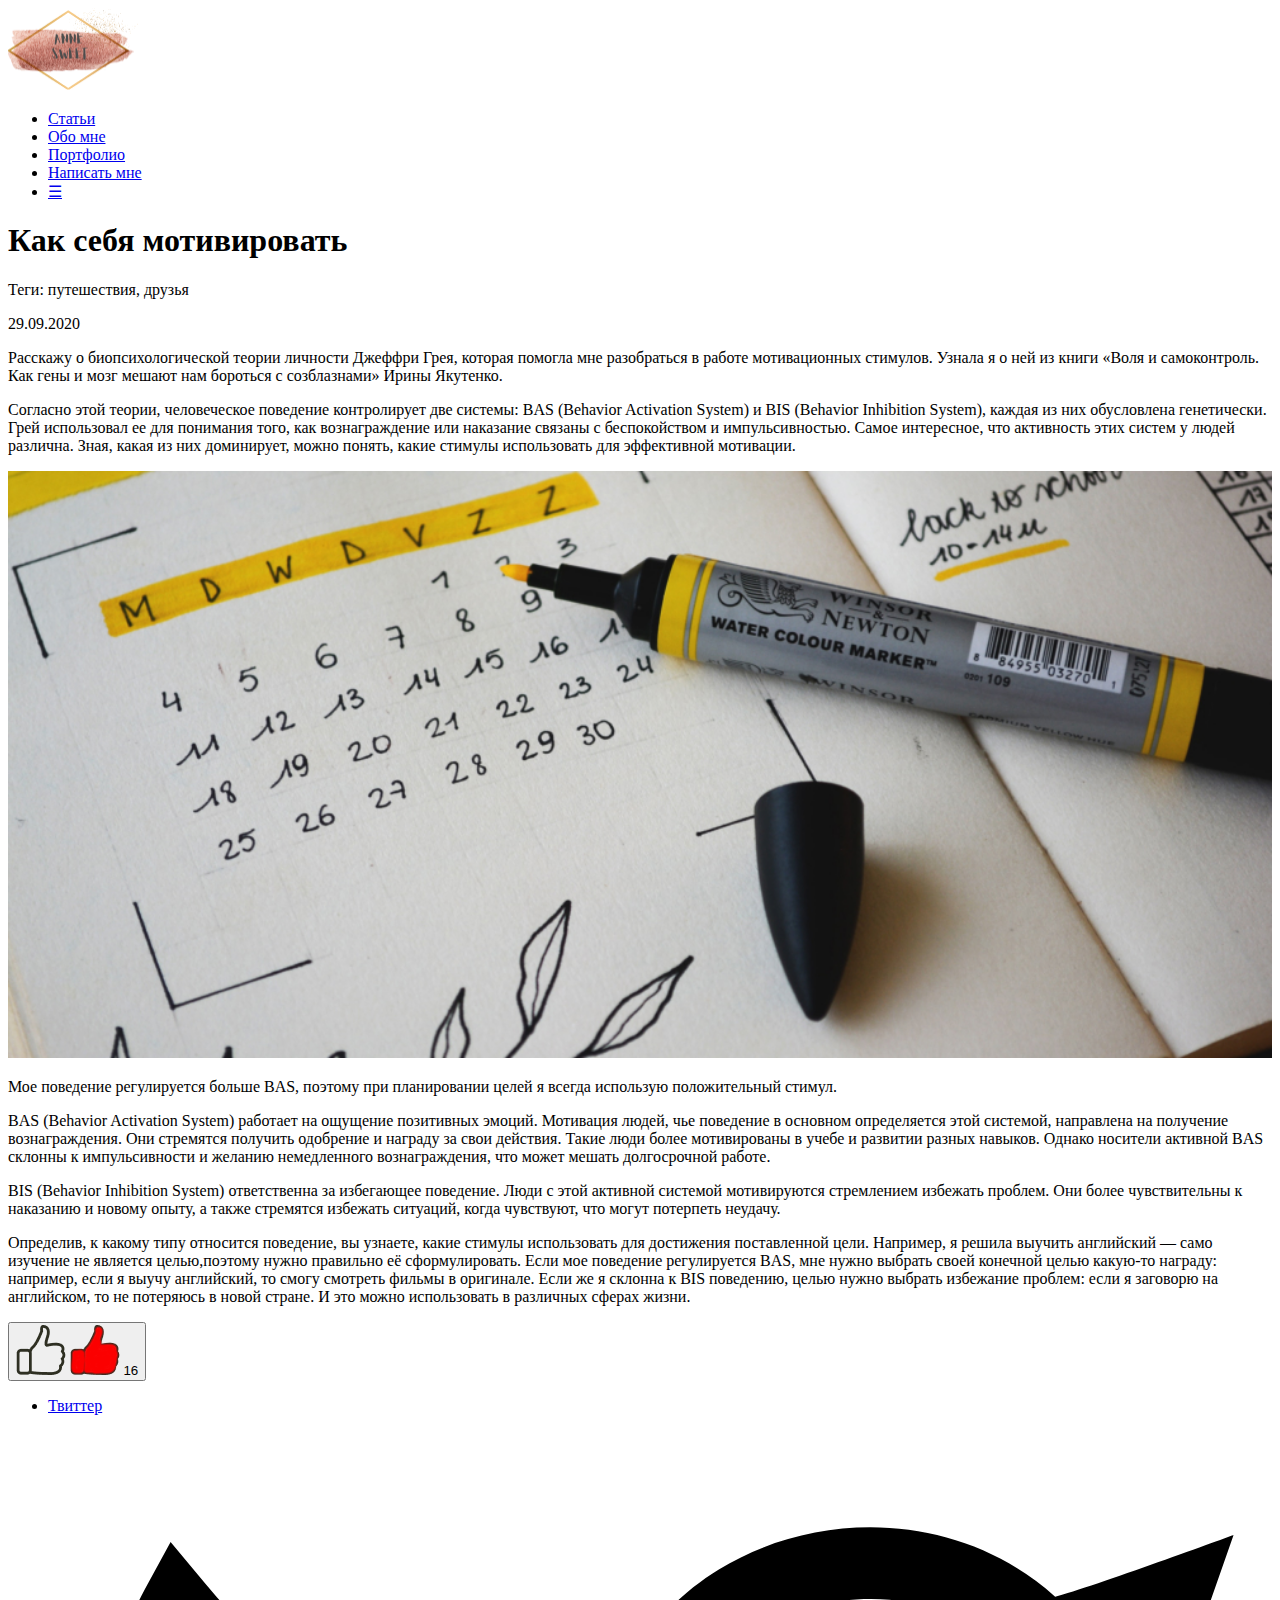
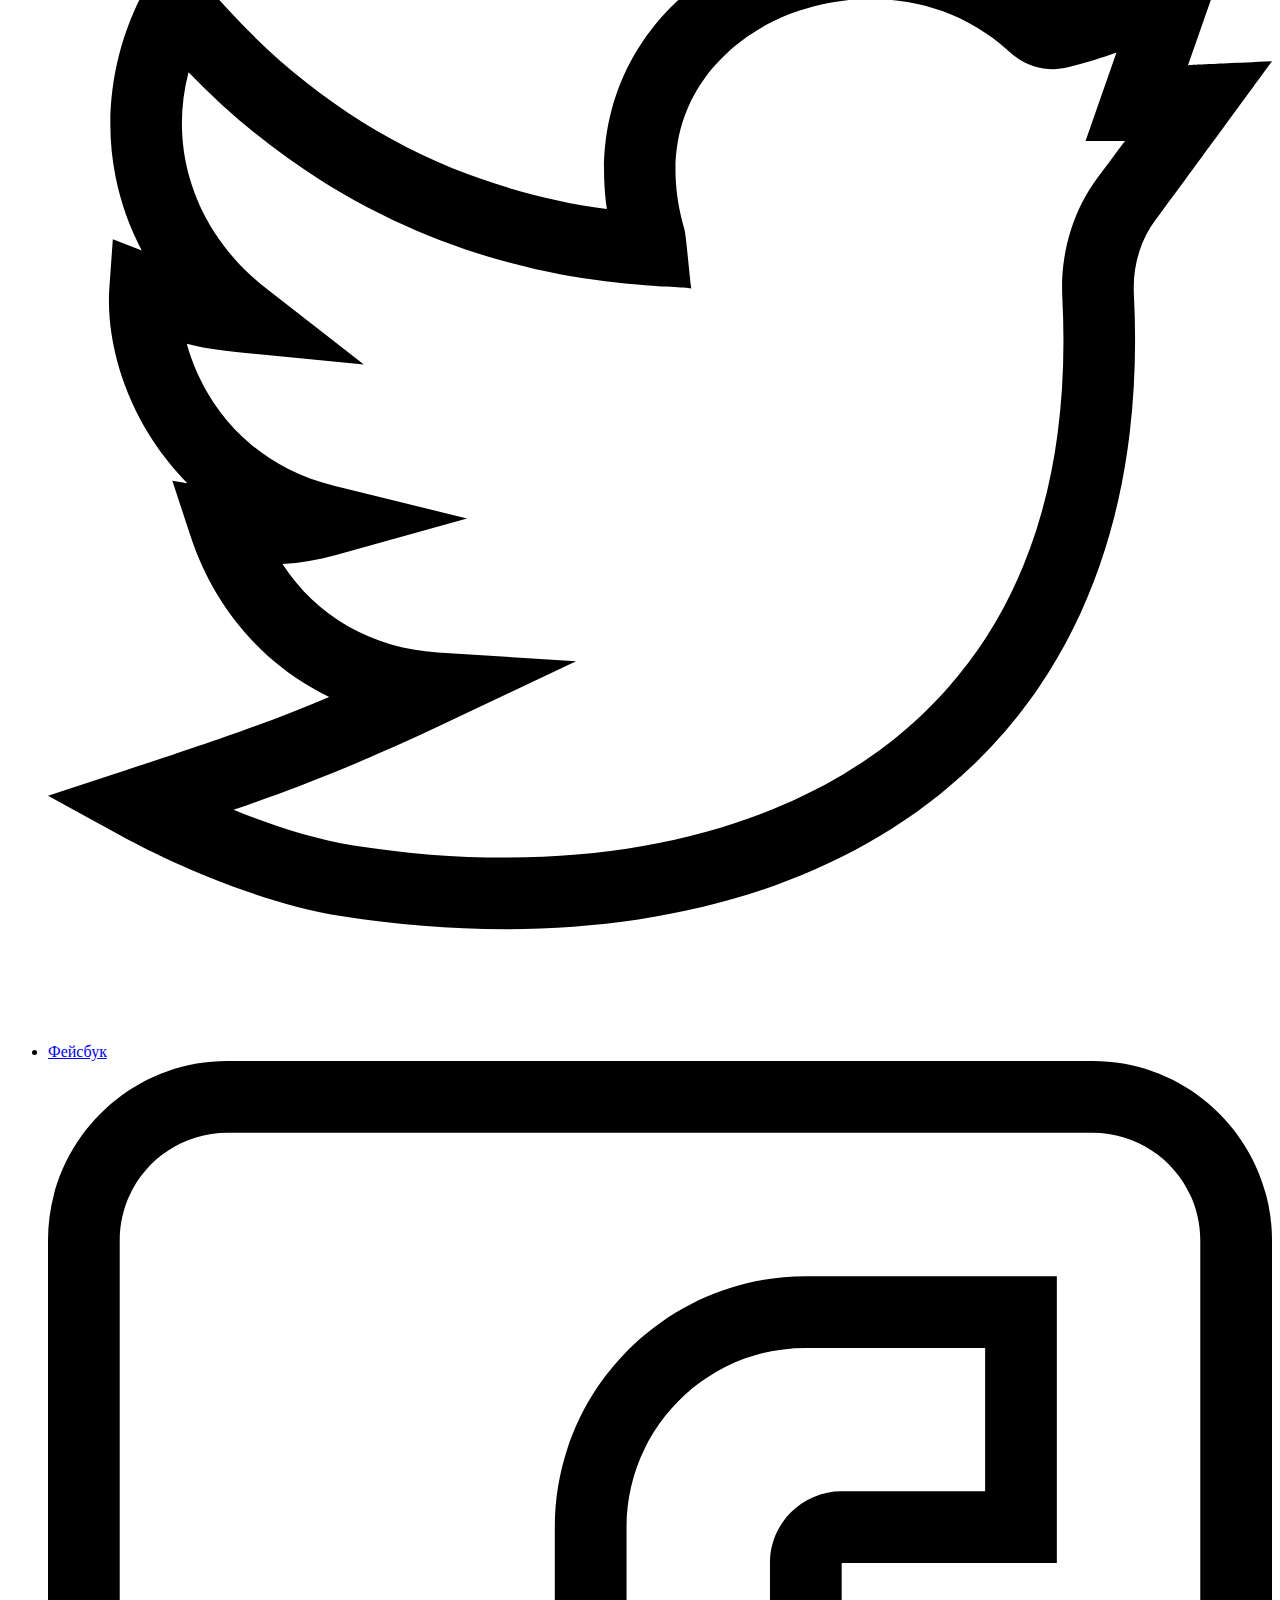
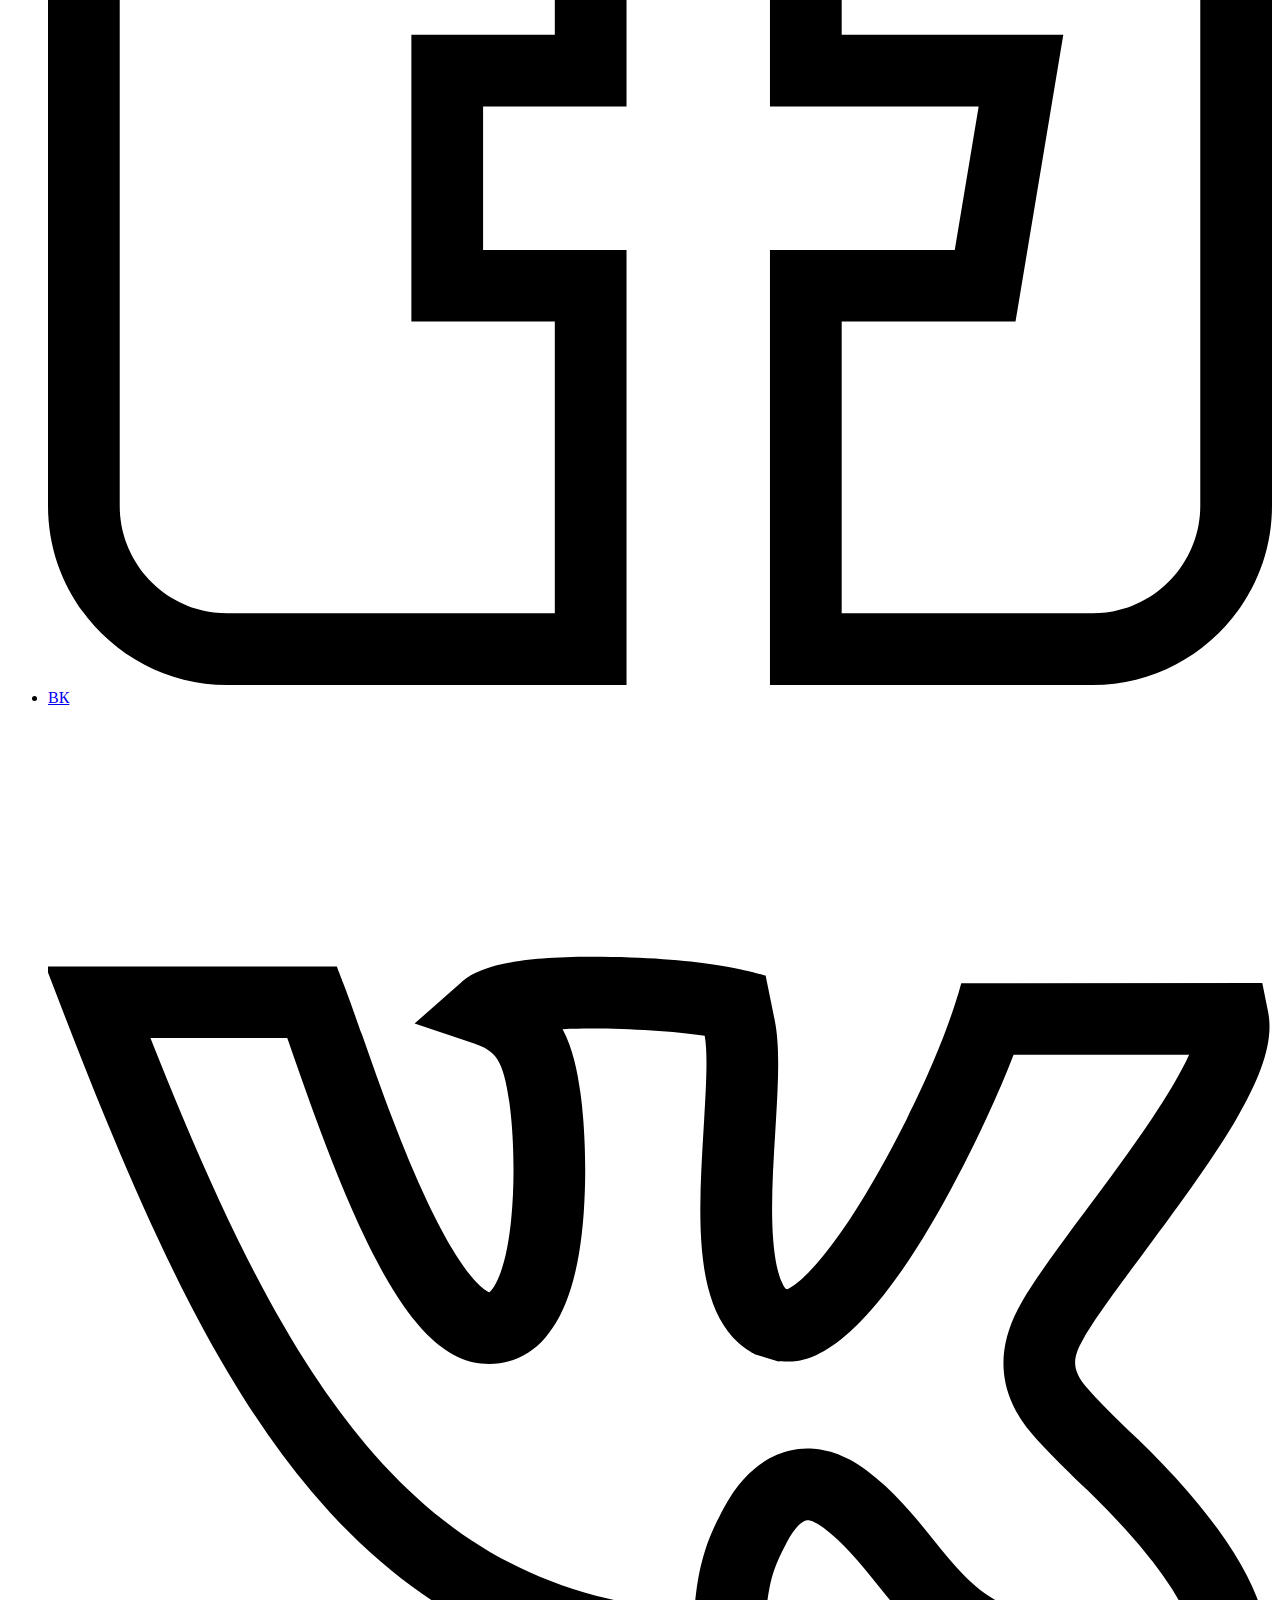
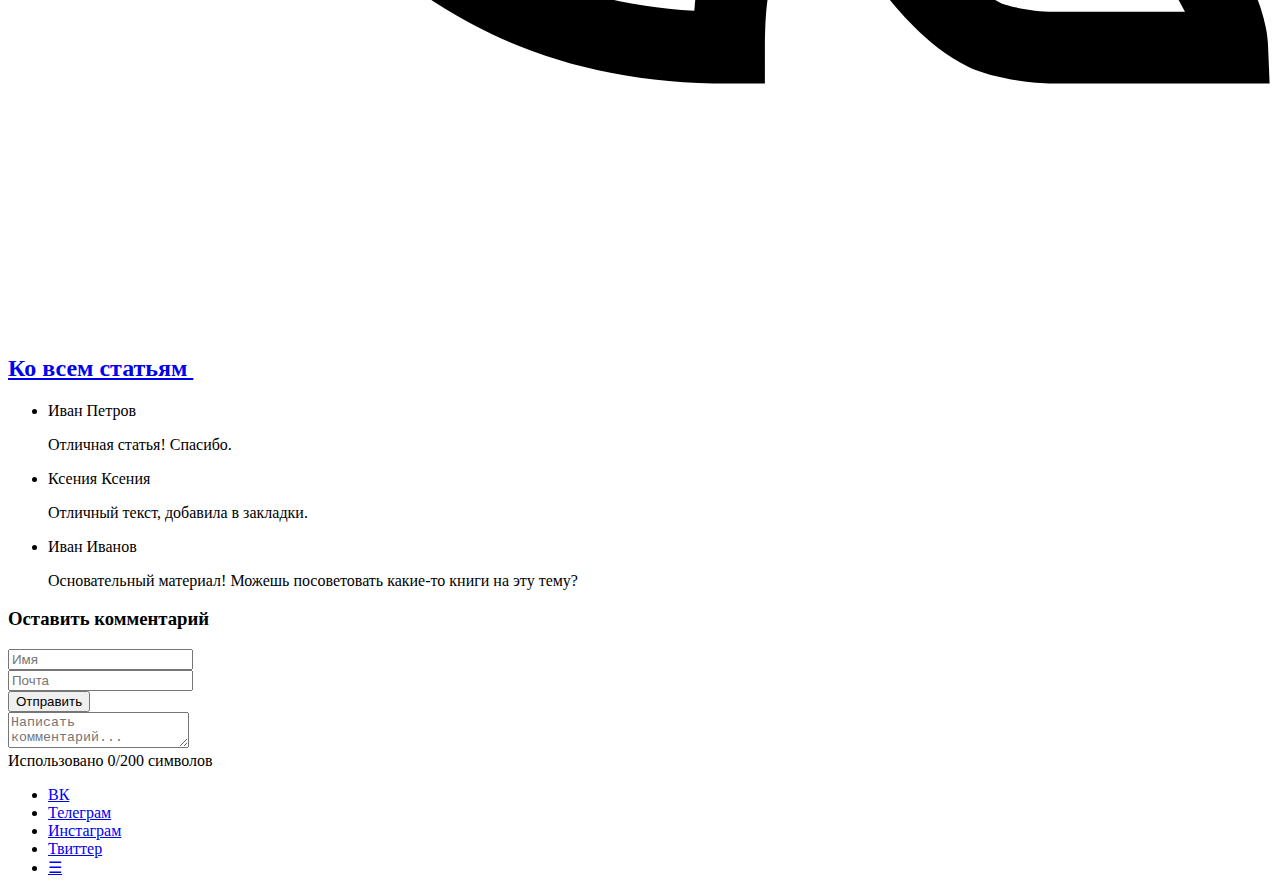
==== commit c4401670: "update article.html" ====
--- a/article-1.html
+++ b/article-1.html
@@ -2,7 +2,7 @@
 <html lang="ru">
   <head>
     <meta charset="UTF-8">
-    <!-- <meta name="viewport" content="width=device-width, initial-scale=1.0"> -->
+    <meta name="viewport" content="width=device-width>
     <link rel="stylesheet" href="style.css">
     <link rel="stylesheet" href="https://fonts.googleapis.com/css2?family=Spectral+SC&display=swap">
 	<link rel="stylesheet" href="https://fonts.googleapis.com/css2?family=Open+Sans&display=swap">
@@ -140,7 +140,7 @@
           </li>  
         </ul>
       </div>
-	  <h2 class="articles-title-bottom"><a href="file:///G:/Заверстай2.0/index.html">Ко всем статьям <img src="" width="" height=""></a></h2>
+	  <h2 class="articles-title-bottom"><a href="https://videns-cyber.github.io/blog/index.html">Ко всем статьям <img src="" width="" height=""></a></h2>
     </article>	
     <section class="comments container">
 	  <ul class="comment-list">
--- a/style.css
+++ b/style.css
@@ -1,6 +1,4 @@
-html {
-  scroll-behavior: smooth;
-}
+
 
 html, body {
   margin: 0;
@@ -34,7 +32,23 @@
 	clear: both;
 }
 
-@media screen and (max-width: 800px) {
+#upbutton {
+	height: 60px;
+	width: 60px;
+	bottom: 30px;
+	right: 30px;
+	cursor: pointer;
+	position: fixed;
+	z-index:999;
+	opacity: 0.7;
+}
+
+#upbutton:hover,
+#upbutton:focus {
+	opacity:1;
+}
+
+@media (max-width: 800px) {
     .container {
 	  padding:0;
     }	
@@ -65,14 +79,14 @@
   min-height: 581px;
   position: relative;
   background-color: #f0e7e0;
-  background-image: url("../img/header-img-1.jpg");
+  background-image: url("https://videns-cyber.github.io/blog/img/header-img-1.jpg");
   background-repeat: no-repeat;
   background-size: cover;
   background-position: center;
 }
 
 .main-header.article-page {
-  background-image: url("../img/header-img-2.jpg");
+  background-image: url("https://videns-cyber.github.io/blog/img/header-img-2.jpg");
 }
 
 .main-header-nav {
@@ -120,14 +134,14 @@
 
 
 
-@media screen and (max-width: 1200px) {
+@media  (max-width: 1200px) {
     .main-header-nav .site-navigation {
 	  margin-left: 10%;
 	  margin-right: 3%;
 	}
 }
 
-@media screen and (max-width: 1050px) {
+@media  (max-width: 1050px) {
     .main-header-nav .site-navigation {
 	  margin-left: 0;
 	  margin-right: 0;
@@ -135,7 +149,7 @@
 	
 }
 
-@media screen and (max-width: 950px) {
+@media  (max-width: 950px) {
     .main-header-nav .site-navigation-link {
 	  display: none;
 	}
@@ -246,7 +260,7 @@
   font-size: 1em;
   color: 2e2f22;
   background-color: #d7d1c9;
-  background-image: url("../img/polygon.png");
+  background-image: url("https://videns-cyber.github.io/blog/img/polygon.png");
   background-repeat: no-repeat;
   background-position: 88% 50%;
   padding: 12px 20px;
@@ -255,7 +269,7 @@
   outline: none;
 }
 
-@media screen and (max-width: 800px) {
+@media (max-width: 800px) {
   #themes {
     right: 0;
   }  
@@ -314,7 +328,7 @@
 .articles-list  .articles-item-big-1{
   width: 49.16%;
   min-height: 552px;
-  background-image: url("../img/flower.jpg");
+  background-image: url("https://videns-cyber.github.io/blog/img/flower.jpg");
   background-color: #0e1315;
   background-repeat: no-repeat;
   background-size: cover;
@@ -326,7 +340,7 @@
 .articles-list .articles-item-big-2  {
   width: 49.16%;
   min-height: 552px;
-  background-image: url("../img/cheesecake.jpg");
+  background-image: url("https://videns-cyber.github.io/blog/img/cheesecake.jpg");
   background-color: #0e1315;
   background-repeat: no-repeat;
   background-size: cover;
@@ -423,7 +437,7 @@
   padding:0;
 }
 
-@media screen and (max-width: 800px) {
+@media (max-width: 800px) {
   .articles .articles-list  {
     flex-direction: column;
   }
@@ -572,7 +586,7 @@
     background-position: center;
 }
 
-@media screen and (max-width: 950px) {
+@media (max-width: 950px) {
   
   
   .about-me-content {
@@ -600,7 +614,7 @@
   }
 }
 
-@media screen and (max-width: 550px) {
+@media (max-width: 550px) {
   .about-me-content {
     flex-direction: column;
   }
@@ -699,18 +713,18 @@
 }
 
 .portfolio .portfolio-list .portfolio-item:first-of-type {
-	background-image: url("../img/portfolio-item-1.jpg");
+	background-image: url("https://videns-cyber.github.io/blog/img/portfolio-item-1.jpg");
 	background-color: lightgrey;
 }
 
 .portfolio .portfolio-list .portfolio-item:nth-of-type(2) {
-	background-image: url("../img/portfolio-item-2.jpg");
+	background-image: url("https://videns-cyber.github.io/blog/img/portfolio-item-2.jpg");
 	background-color: black;
 	
 }
 
 .portfolio .portfolio-list .portfolio-item:last-of-type {
-	background-image: url("../img/portfolio-item-3.jpg");
+	background-image: url("https://videns-cyber.github.io/blog/img/portfolio-item-3.jpg");
 	background-color: lightgrey;
 }
 
@@ -783,7 +797,7 @@
   color: red;
 }
 
-@media screen and (max-width: 1000px) {
+@media (max-width: 1000px) {
   
   .portfolio .portfolio-list  {
     flex-direction: column;
@@ -817,7 +831,7 @@
   margin-top: 49px;
   width: auto;
   min-height: 637px;
-  background-image: url("../img/feedback.jpg");
+  background-image: url("https://videns-cyber.github.io/blog/img/feedback.jpg");
   background-repeat: no-repeat;
   background-size: cover;
   background-position: center;
@@ -873,7 +887,7 @@
   margin-right: 3%;
 }
 
-@media screen and (max-width: 800px) {
+@media (max-width: 800px) {
    .feedback-form-group .left-part,
    .feedback-form-group .right-part {
      width: 100%;
@@ -1032,7 +1046,7 @@
   right:0;
 }
 
-@media screen and (max-width: 950px) {
+@media (max-width: 950px) {
     .main-footer .container {
        max-width: 70%;
     }
@@ -1051,9 +1065,9 @@
     }
 }
 
-/*�������� ������*/
+/*Ñòðàíèöà ñòàòüè*/
 .main-header.article-page {
-  background-image: url("../img/header-img-2.jpg");
+  background-image: url("https://videns-cyber.github.io/blog/img/header-img-2.jpg");
 }
 
 .article-motivation {
@@ -1217,7 +1231,7 @@
   line-height: 14px;
 }
 
-/*�����������*/
+/*Êîììåíòàðèè*/
 
 .comments {
   margin:0;
@@ -1226,7 +1240,7 @@
   min-height: 816px;
 }
 
-@media screen and (max-width: 900px) {
+@media (max-width: 900px) {
   .comments {
   width: 100%;
  
@@ -1293,15 +1307,15 @@
 }
 
 .comments .comment-list .user-comment:first-of-type .fullname::before {
-  background-image: url("../img/comment_1.png");
+  background-image: url("https://videns-cyber.github.io/blog/img/comment_1.png");
 }
 
 .comments .comment-list .user-comment:nth-of-type(2) .fullname::before {
-  background-image: url("../img/comment_2.png");
+  background-image: url("https://videns-cyber.github.io/blog/img/comment_2.png");
 }
 
 .comments .comment-list .user-comment:last-of-type .fullname::before {
-  background-image: url("../img/comment_3.png");
+  background-image: url("https://videns-cyber.github.io/blog/img/comment_3.png");
 }
 
 .comments .comment-list .comment-text {
@@ -1334,7 +1348,7 @@
   justify-content: space-between;
 }
 
-@media screen and (max-width: 900px) {
+@media (max-width: 900px) {
   .feedback-form-group.article-page  .left-part,
   .feedback-form-group.article-page  .right-part {
     flex-direction: column;
@@ -1390,7 +1404,7 @@
  
 }
 
-@media screen and (max-width: 800px) {
+@media (max-width: 800px) {
   .feedback-form-group.article-page  .left-part,
   .feedback-form-group.article-page  .right-part {
     flex-direction: column;
@@ -1398,4 +1412,4 @@
   .feedback-form-group.article-page  .comment-field {
     margin-top: 20px;
   }
-}+}
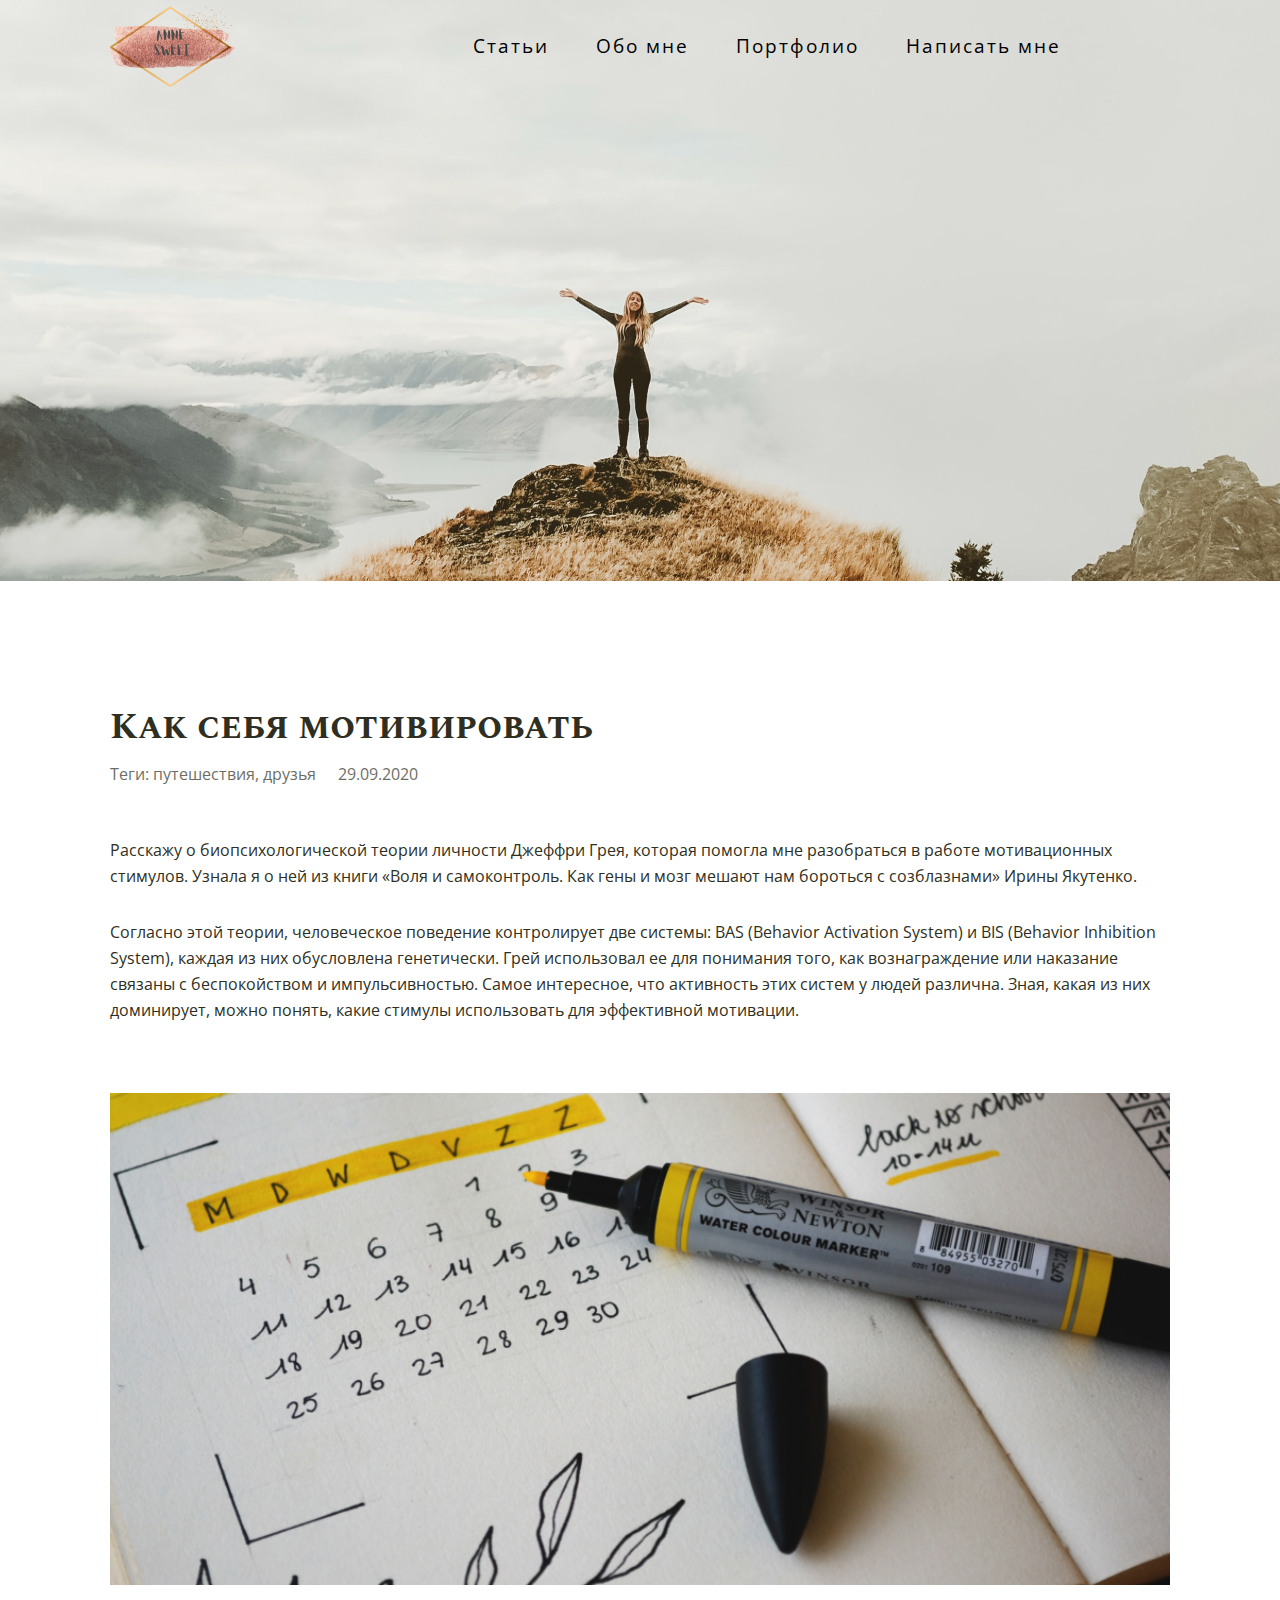
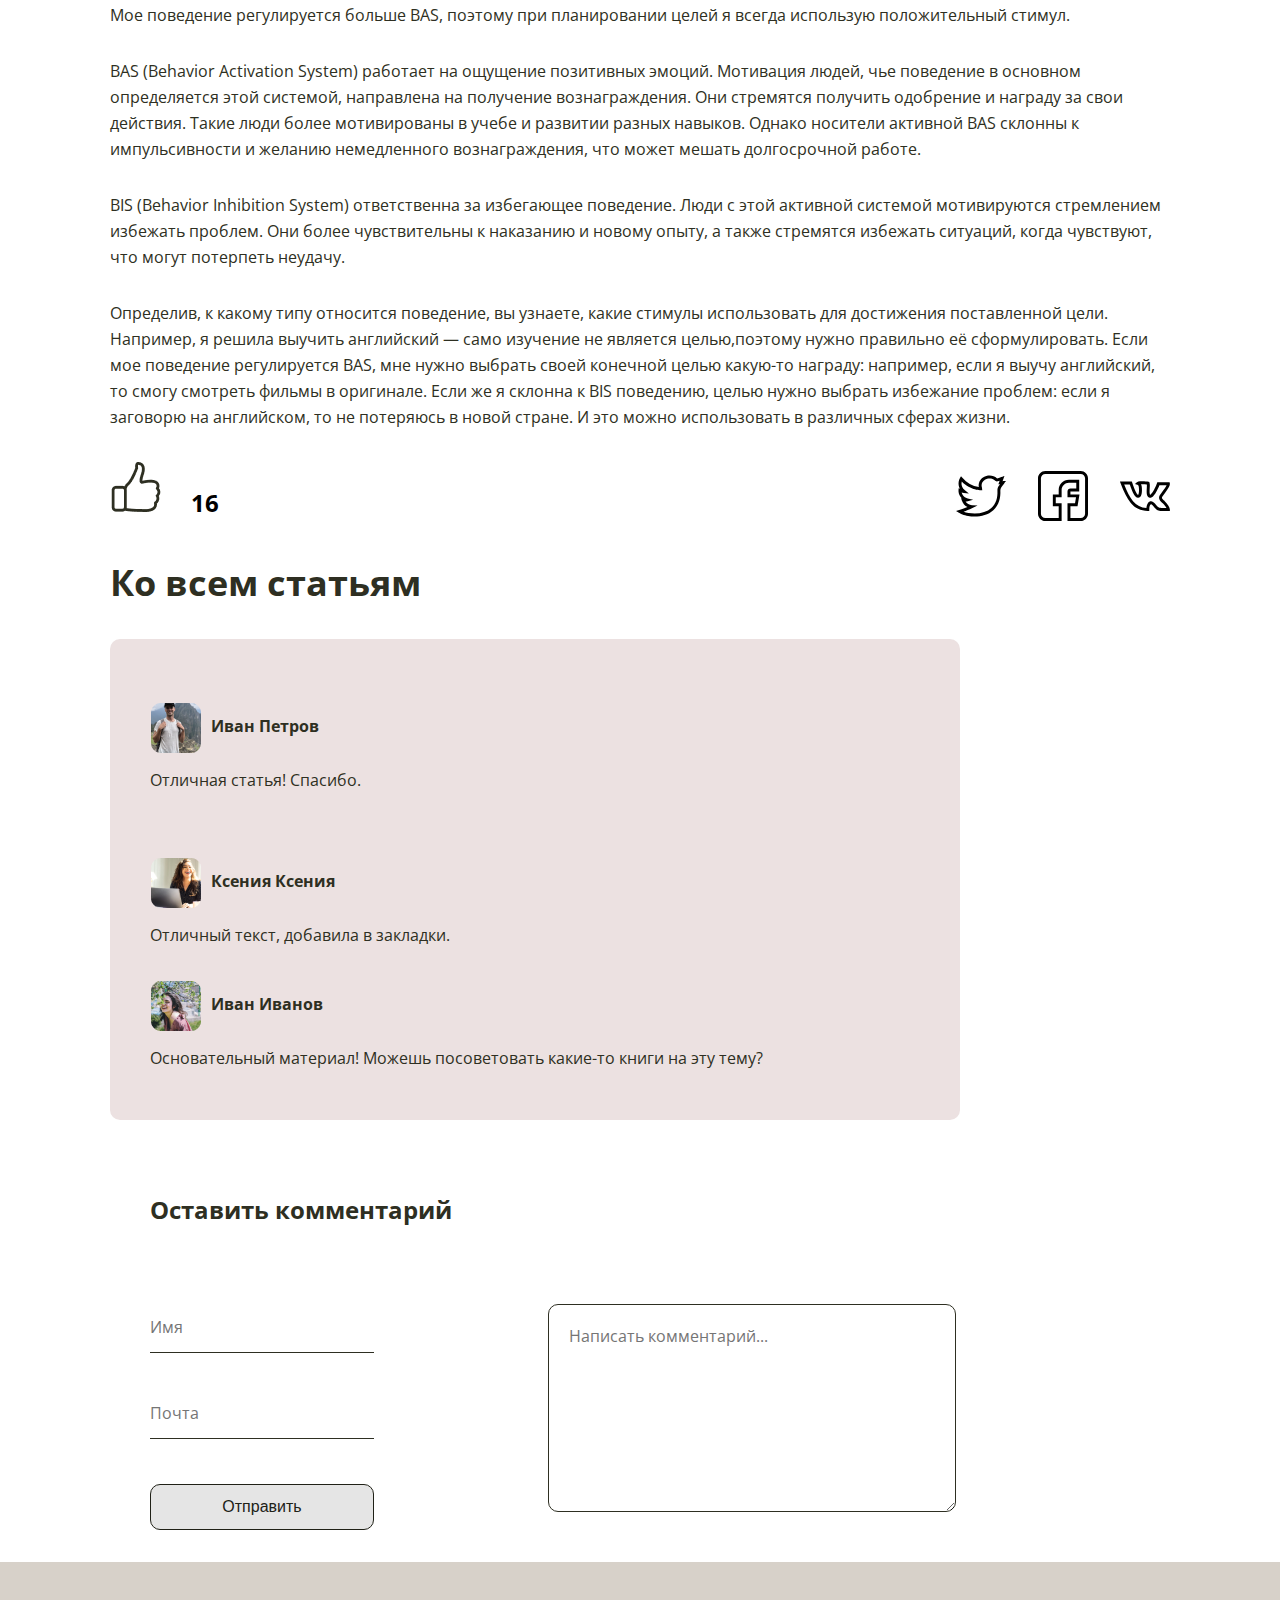
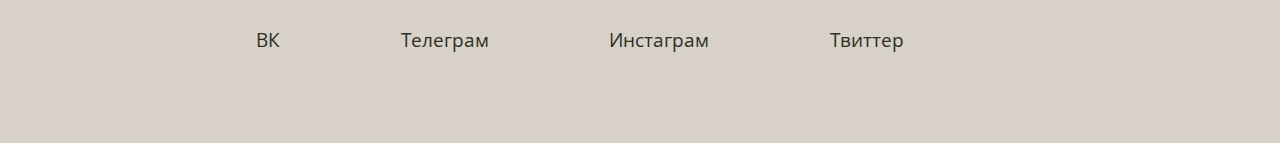
==== commit 1d0fdc4c: "Update article-1.html" ====
--- a/article-1.html
+++ b/article-1.html
@@ -2,7 +2,7 @@
 <html lang="ru">
   <head>
     <meta charset="UTF-8">
-    <meta name="viewport" content="width=device-width>
+    <meta name="viewport" content="width=device-width, initial-scale=1"/>
     <link rel="stylesheet" href="style.css">
     <link rel="stylesheet" href="https://fonts.googleapis.com/css2?family=Spectral+SC&display=swap">
 	<link rel="stylesheet" href="https://fonts.googleapis.com/css2?family=Open+Sans&display=swap">
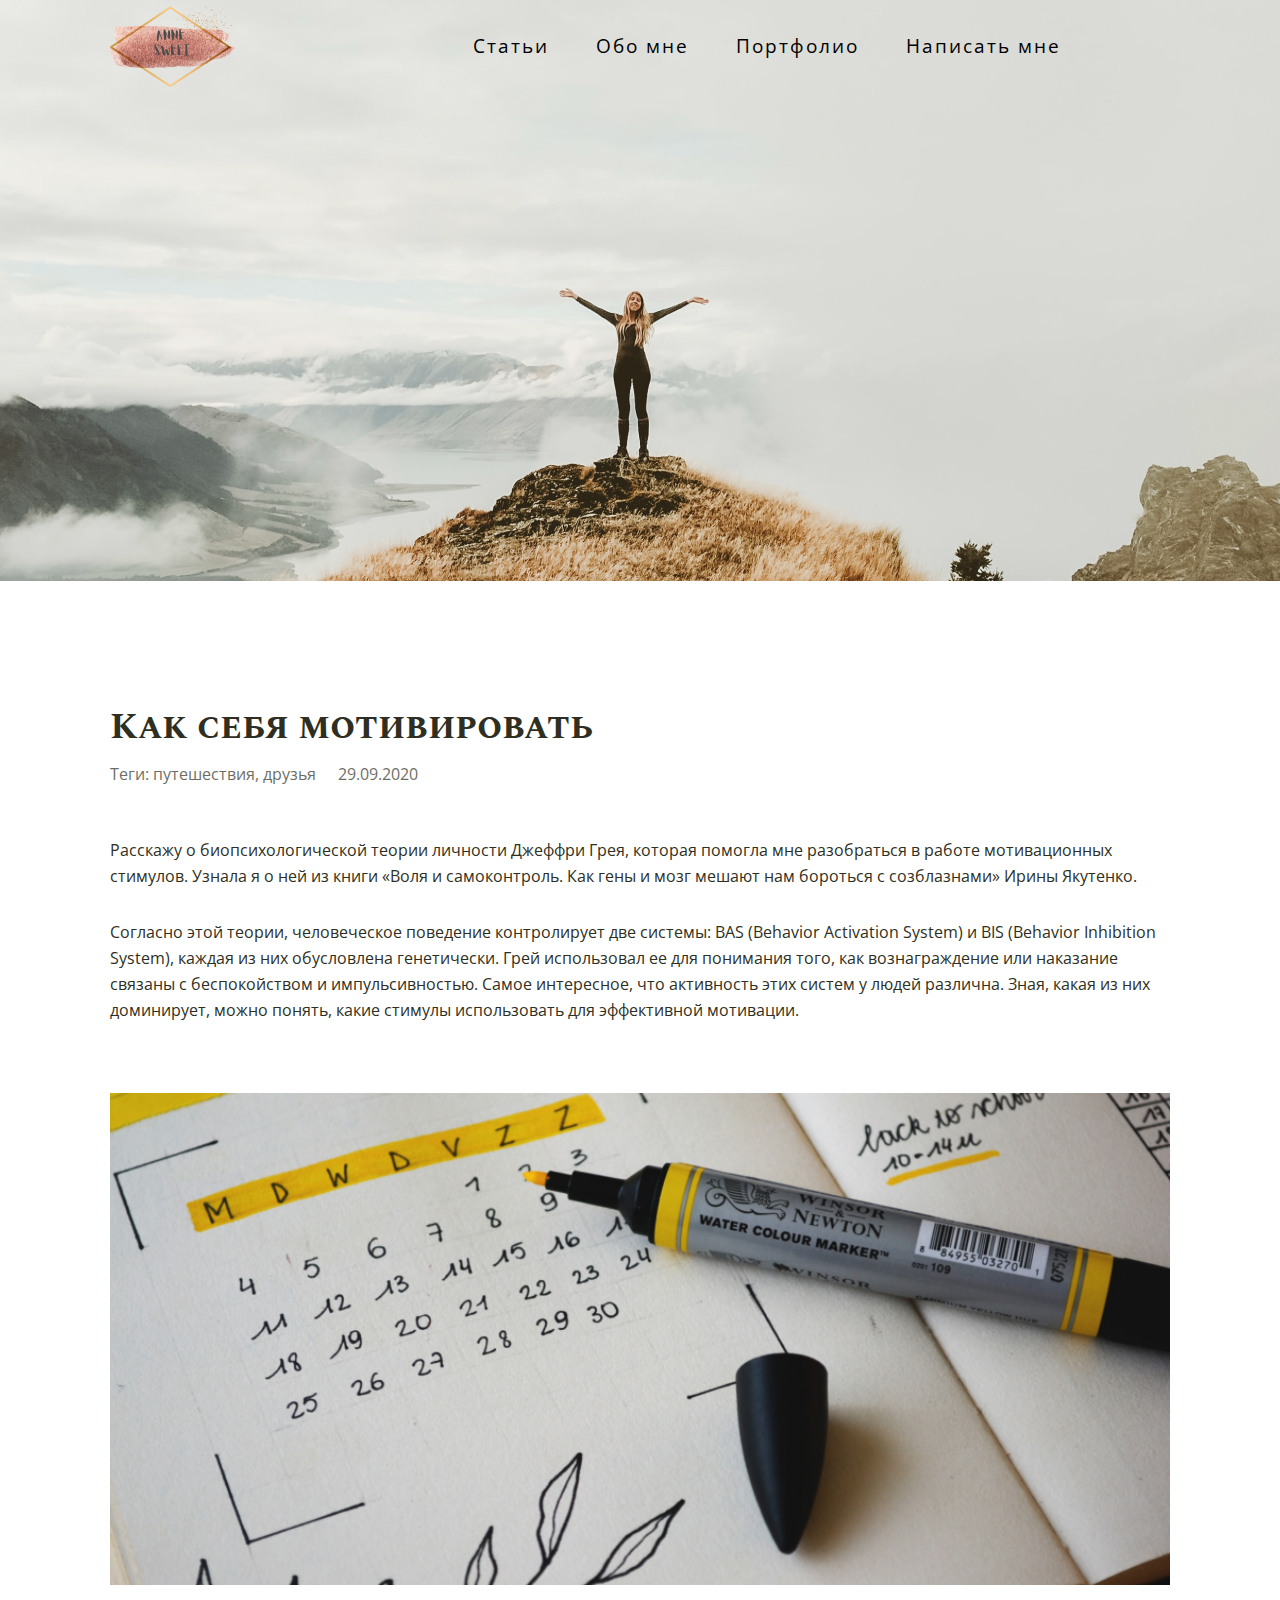
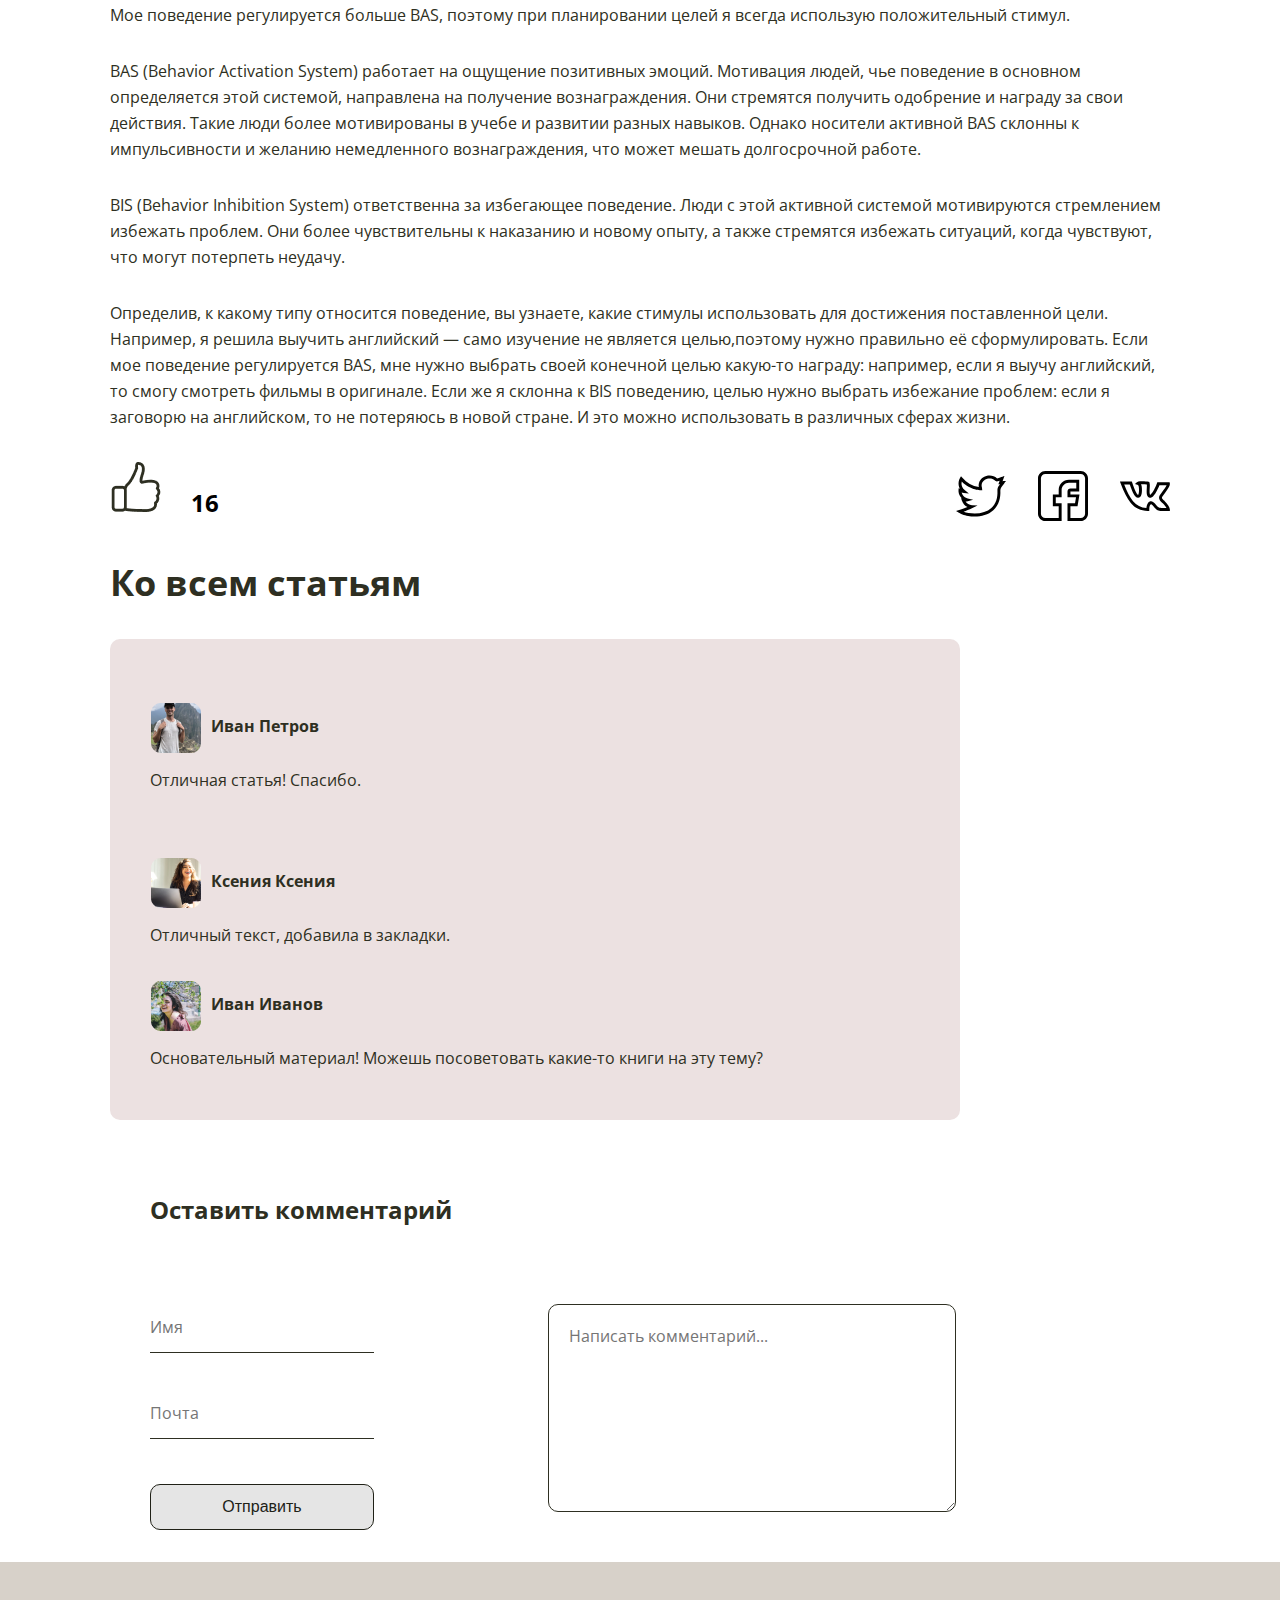
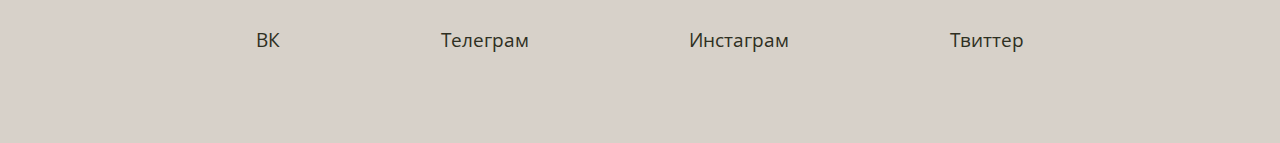
==== commit 1dd8b9e7: "Update article-1.html" ====
--- a/article-1.html
+++ b/article-1.html
@@ -194,8 +194,7 @@
 		  <li class="social-list-item">
             <a class="social-list-link social-list-link--twit" href="#">Твиттер</a>
           </li>
-		  <li id="burgerFooter"><a href="#footer" class="social-list-icon" id="iconFooter">&#9776;</a></li>
-        </ul>
+	</ul>
       </div>
     </footer>
 	<script src="script.js"></script>
--- a/style.css
+++ b/style.css
@@ -39,12 +39,13 @@
 	right: 30px;
 	cursor: pointer;
 	position: fixed;
+	display: none;
 	z-index:999;
 	opacity: 0.7;
-}
-
-#upbutton:hover,
-#upbutton:focus {
+	background-color: transparent;
+}
+
+#upbutton:hover{
 	opacity:1;
 }
 
@@ -128,7 +129,7 @@
 }
 
 .site-navigation-icon {
-  display: none;
+  display: none;	
 }
 
 
@@ -155,10 +156,11 @@
 	}
 	
 	.main-header-nav  #icon {
-       display: block;
+           display: block;
 	   font-size: 50px;
 	   color: #2e2f22;
 	   margin-right:0;
+	   outline: none;	
     }
 }
 
@@ -620,11 +622,11 @@
   }
   .about-me .about-me-picture {
     margin:0 auto;
-	min-width: 70%;
+	min-width: 95%;
   }
   
   .about-me .about-me-picture img {
-	min-width: auto;
+	min-width: 95%;
   }
   
   .about-me .about-me-description {
@@ -859,6 +861,20 @@
   justify-content: space-between;
   
 }
+
+@media (max-width: 650px) {
+	.feedback.container {
+           width: 100%;
+	   margin-bottom: 30px;	
+	}	
+	.feedback-form-group {
+             width: 95%;
+	}
+	.feedback.container {
+	     margin-bottom: 30px;	
+	}
+}
+
 
 .feedback-form-group:first-of-type {
   padding-top: 53px;
@@ -1050,19 +1066,6 @@
     .main-footer .container {
        max-width: 70%;
     }
-	
-	.main-footer .social-list .social-list-link {
-	  display: none;
-	  justify-content: flex-end;
-	}
-	
-	.main-footer .social-list  #iconFooter {
-       display: block;
-	   font-size: 50px;
-	   color: #2e2f22;
-	   margin-right:0;
-	  
-    }
 }
 
 /*Ñòðàíèöà ñòàòüè*/
